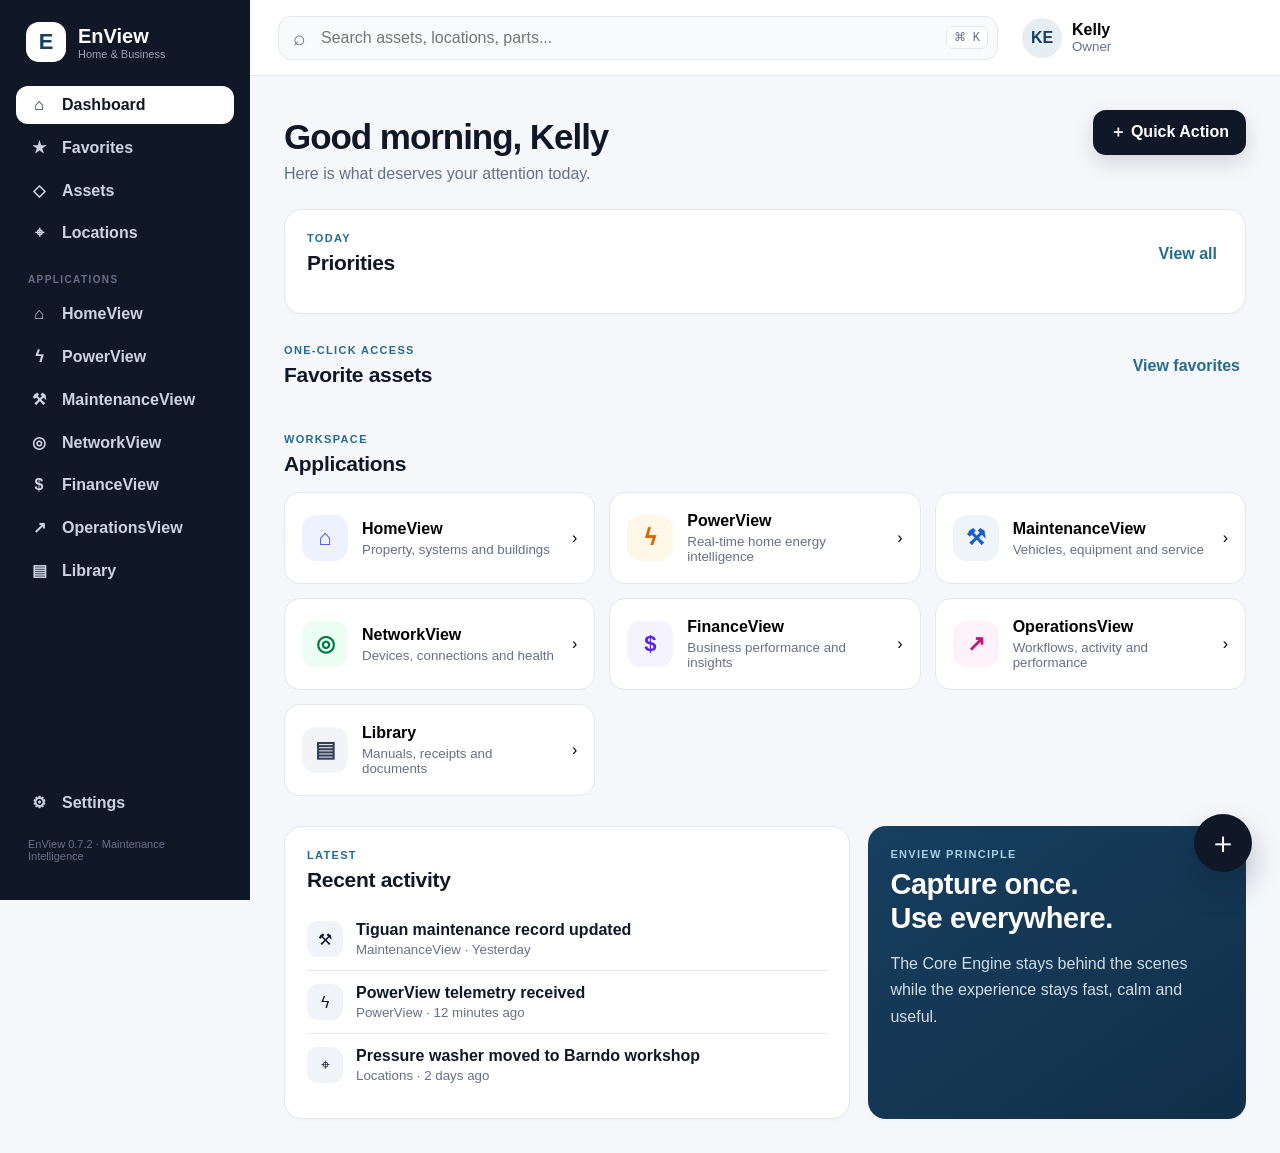
==== index.html @ ede1ff69 "Add files via upload" ====
<!doctype html>
<html lang="en">
<head>
  <meta charset="utf-8" />
  <meta name="viewport" content="width=device-width,initial-scale=1" />
  <meta name="theme-color" content="#101828" />
  <title>EnView 0.7.2 — Maintenance Intelligence</title>
  <link rel="stylesheet" href="assets/css/styles.css" />
</head>
<body>
<div class="app-shell">
  <aside class="sidebar" id="sidebar">
    <div class="brand"><div class="brand-mark">E</div><div><div class="brand-name">EnView</div><div class="brand-subtitle">Home & Business</div></div></div>
    <nav class="nav">
      <button class="nav-item active" data-page="dashboard"><span>⌂</span>Dashboard</button>
      <button class="nav-item" data-page="favorites"><span>★</span>Favorites</button>
      <button class="nav-item" data-page="assets"><span>◇</span>Assets</button>
      <button class="nav-item" data-page="locations"><span>⌖</span>Locations</button>
      <div class="nav-label">Applications</div>
      <button class="nav-item" data-page="homeview"><span>⌂</span>HomeView</button>
      <button class="nav-item" data-page="powerview"><span>ϟ</span>PowerView</button>
      <button class="nav-item" data-page="maintenance"><span>⚒</span>MaintenanceView</button>
      <button class="nav-item" data-page="network"><span>◎</span>NetworkView</button>
      <button class="nav-item" data-page="finance"><span>$</span>FinanceView</button>
      <button class="nav-item" data-page="operations"><span>↗</span>OperationsView</button>
      <button class="nav-item" data-page="library"><span>▤</span>Library</button>
    </nav>
    <div class="sidebar-footer">
      <button class="nav-item" data-page="settings"><span>⚙</span>Settings</button>
      <div class="version">EnView 0.7.2 · Maintenance Intelligence</div>
    </div>
  </aside>

  <div class="main-column">
    <header class="topbar">
      <button class="mobile-menu" id="mobileMenu">☰</button>
      <div class="search-wrap"><span class="search-icon">⌕</span><input id="globalSearch" placeholder="Search assets, locations, parts..." /><kbd>⌘ K</kbd></div>
      <button class="profile-button"><span class="avatar">KE</span><span><strong>Kelly</strong><small>Owner</small></span></button>
    </header>

    <main class="content">
      <section class="page active" id="page-dashboard">
        <div class="page-heading">
          <div><p class="eyebrow" id="todayDate"></p><h1>Good morning, Kelly</h1><p class="subhead">Here is what deserves your attention today.</p></div>
          <button class="primary-button" data-open-quick>＋ Quick Action</button>
        </div>

        <section class="attention-panel">
          <div class="section-head"><div><p class="eyebrow">Today</p><h2>Priorities</h2></div><button class="text-button">View all</button></div>
          <div id="priorityGrid" class="priority-grid"></div>
        </section>

        <section class="dashboard-section">
          <div class="section-head"><div><p class="eyebrow">One-click access</p><h2>Favorite assets</h2></div><button class="text-button" data-page-target="favorites">View favorites</button></div>
          <div id="favoriteGrid" class="asset-grid"></div>
        </section>

        <section class="dashboard-section">
          <div class="section-head"><div><p class="eyebrow">Workspace</p><h2>Applications</h2></div></div>
          <div class="application-grid">
            <button class="application-card" data-page-target="homeview"><span class="app-icon home">⌂</span><span><strong>HomeView</strong><small>Property, systems and buildings</small></span><span>›</span></button>
            <button class="application-card" data-page-target="powerview"><span class="app-icon power">ϟ</span><span><strong>PowerView</strong><small>Real-time home energy intelligence</small></span><span>›</span></button>
            <button class="application-card" data-page-target="maintenance"><span class="app-icon maintenance">⚒</span><span><strong>MaintenanceView</strong><small>Vehicles, equipment and service</small></span><span>›</span></button>
            <button class="application-card" data-page-target="network"><span class="app-icon network">◎</span><span><strong>NetworkView</strong><small>Devices, connections and health</small></span><span>›</span></button>
            <button class="application-card" data-page-target="finance"><span class="app-icon finance">$</span><span><strong>FinanceView</strong><small>Business performance and insights</small></span><span>›</span></button>
            <button class="application-card" data-page-target="operations"><span class="app-icon operations">↗</span><span><strong>OperationsView</strong><small>Workflows, activity and performance</small></span><span>›</span></button>
            <button class="application-card" data-page-target="library"><span class="app-icon library">▤</span><span><strong>Library</strong><small>Manuals, receipts and documents</small></span><span>›</span></button>
          </div>
        </section>

        <section class="lower-grid">
          <div class="card">
            <div class="section-head"><div><p class="eyebrow">Latest</p><h2>Recent activity</h2></div></div>
            <div class="activity-list">
              <div class="activity"><span>⚒</span><div><strong>Tiguan maintenance record updated</strong><small>MaintenanceView · Yesterday</small></div></div>
              <div class="activity"><span>ϟ</span><div><strong>PowerView telemetry received</strong><small>PowerView · 12 minutes ago</small></div></div>
              <div class="activity"><span>⌖</span><div><strong>Pressure washer moved to Barndo workshop</strong><small>Locations · 2 days ago</small></div></div>
            </div>
          </div>
          <div class="card principle-card"><p class="eyebrow light">EnView principle</p><h2>Capture once.<br/>Use everywhere.</h2><p>The Core Engine stays behind the scenes while the experience stays fast, calm and useful.</p></div>
        </section>
      </section>

      <section class="page" id="page-favorites"><div class="page-heading"><div><p class="eyebrow">One-click access</p><h1>Favorites</h1><p class="subhead">The assets you use most, ready immediately.</p></div></div><div id="favoritesPageGrid" class="asset-grid large"></div></section>

      <section class="page" id="page-assets">
        <div class="page-heading"><div><p class="eyebrow">Your world</p><h1>Assets</h1><p class="subhead">Browse or search without digging through folders.</p></div></div>
        <div class="filter-row">
          <button class="filter-chip active" data-filter="all">All</button>
          <button class="filter-chip" data-filter="vehicle">Vehicles</button>
          <button class="filter-chip" data-filter="equipment">Equipment</button>
          <button class="filter-chip" data-filter="home">Home Systems</button>
          <button class="filter-chip" data-filter="network">Network</button>
          <button class="filter-chip" data-filter="energy">Energy</button>
        </div>
        <div id="allAssetGrid" class="asset-grid large"></div>
      </section>

      <section class="page" id="page-locations"><div class="page-heading"><div><p class="eyebrow">Browse by place</p><h1>Locations</h1><p class="subhead">See what belongs at each property, building and area.</p></div></div><div id="locationGrid" class="location-grid"></div></section>

      <section class="page" id="page-asset-detail"><button class="back-button" id="assetBack">← Back</button><div id="assetDetail"></div></section>
      <section class="page" id="page-location-detail"><button class="back-button" data-page-target="locations">← Back to Locations</button><div id="locationDetail"></div></section>

      <section class="page" id="page-homeview"></section>
      <section class="page" id="page-powerview"></section>
      <section class="page" id="page-maintenance"></section>
      <section class="page" id="page-network"></section>
      <section class="page" id="page-finance"></section>
      <section class="page" id="page-operations"></section>
      <section class="page" id="page-library"></section>
      <section class="page" id="page-settings"></section>
    </main>
  </div>
</div>

<button class="floating-action" data-open-quick>＋</button>

<div class="modal-backdrop" id="quickModal">
  <div class="modal">
    <div class="modal-head"><div><p class="eyebrow">Fast capture</p><h2>What do you want to do?</h2></div><button class="close-button" data-close>×</button></div>
    <div class="quick-grid">
      <button><span>⚒</span><strong>Log Service</strong><small>Record work in under 30 seconds</small></button>
      <button><span>◇</span><strong>Add Asset</strong><small>Create a permanent EnView record</small></button>
      <button><span>⌖</span><strong>Move Asset</strong><small>Update where something lives</small></button>
      <button><span>▤</span><strong>Add Receipt</strong><small>Attach a purchase to an asset</small></button>
      <button><span>▣</span><strong>Order Parts</strong><small>Open saved retailer searches</small></button>
      <button><span>!</span><strong>Report Issue</strong><small>Capture a problem immediately</small></button>
    </div>
    <p class="modal-note">EnView 0.7.2 adds editable maintenance plans, triggers, checklists, and service history.</p>
  </div>
</div>

<div class="search-results" id="searchResults"></div>
<script src="assets/js/app.js"></script>
</body>
</html>
---- assets/css/styles.css ----
:root{--bg:#f5f7fa;--surface:#fff;--ink:#101828;--muted:#667085;--line:#e4e7ec;--brand:#173f5f;--brand2:#246b8f;--green:#12b76a;--amber:#f79009;--red:#f04438;--shadow:0 12px 34px rgba(16,24,40,.08)}
*{box-sizing:border-box}body{margin:0;font-family:Inter,-apple-system,BlinkMacSystemFont,"Segoe UI",sans-serif;background:var(--bg);color:var(--ink)}button,input{font:inherit}button{cursor:pointer}.app-shell{min-height:100vh;display:grid;grid-template-columns:250px 1fr}.sidebar{position:sticky;top:0;height:100vh;background:#101828;color:#fff;padding:22px 16px;display:flex;flex-direction:column;z-index:20;overflow:auto}.brand{display:flex;align-items:center;gap:12px;padding:0 10px 24px}.brand-mark{width:40px;height:40px;border-radius:13px;background:#fff;color:var(--brand);display:grid;place-items:center;font-weight:800;font-size:22px}.brand-name{font-size:20px;font-weight:800}.brand-subtitle{font-size:11px;color:#98a2b3}.nav{display:flex;flex-direction:column;gap:4px}.nav-label{font-size:10px;text-transform:uppercase;letter-spacing:.14em;color:#667085;font-weight:800;padding:18px 12px 6px}.nav-item{width:100%;border:0;background:transparent;color:#cbd5e1;border-radius:12px;padding:10px 12px;display:flex;align-items:center;gap:12px;text-align:left;font-weight:650}.nav-item span:first-child{width:22px;text-align:center}.nav-item:hover{background:rgba(255,255,255,.07);color:#fff}.nav-item.active{background:#fff;color:#101828}.sidebar-footer{margin-top:auto}.version{font-size:11px;color:#667085;padding:16px 12px}.main-column{min-width:0}.topbar{height:76px;background:rgba(255,255,255,.94);backdrop-filter:blur(15px);border-bottom:1px solid var(--line);display:flex;align-items:center;gap:18px;padding:0 28px;position:sticky;top:0;z-index:15}.mobile-menu{display:none;border:0;background:transparent;font-size:22px}.search-wrap{position:relative;flex:1;max-width:720px}.search-wrap input{width:100%;height:44px;border:1px solid var(--line);border-radius:13px;padding:0 76px 0 42px;background:#f9fafb;outline:0}.search-wrap input:focus{background:#fff;border-color:#84adca;box-shadow:0 0 0 4px rgba(36,107,143,.1)}.search-icon{position:absolute;left:15px;top:10px;font-size:21px;color:var(--muted)}.search-wrap kbd{position:absolute;right:10px;top:10px;border:1px solid var(--line);border-radius:7px;background:#fff;padding:3px 7px;font-size:12px;color:var(--muted)}.profile-button{border:0;background:transparent;display:flex;align-items:center;gap:10px;text-align:left}.profile-button>span:last-child{display:flex;flex-direction:column}.profile-button small{color:var(--muted)}.avatar{width:40px;height:40px;border-radius:50%;background:#e6eef4;color:var(--brand);display:grid!important;place-items:center;font-weight:800}.content{padding:34px;max-width:1500px;margin:auto}.page{display:none}.page.active{display:block}.page-heading{display:flex;align-items:flex-start;justify-content:space-between;gap:18px;margin-bottom:26px}.eyebrow{text-transform:uppercase;letter-spacing:.12em;font-size:11px;font-weight:800;color:var(--brand2);margin:0 0 7px}.eyebrow.light{color:#a9d0e4}h1{font-size:35px;line-height:1.15;letter-spacing:-.03em;margin:0}h2{font-size:21px;letter-spacing:-.015em;margin:0}.subhead{margin:8px 0 0;color:var(--muted)}.primary-button{border:0;border-radius:13px;background:#101828;color:#fff;padding:12px 17px;font-weight:750;box-shadow:0 8px 20px rgba(16,24,40,.15)}.text-button{border:0;background:transparent;color:var(--brand2);font-weight:750}.section-head{display:flex;align-items:center;justify-content:space-between;gap:12px;margin-bottom:16px}.attention-panel,.card{background:#fff;border:1px solid var(--line);border-radius:18px;box-shadow:0 2px 4px rgba(16,24,40,.02)}.attention-panel{padding:22px;margin-bottom:30px}.priority-grid{display:grid;grid-template-columns:1fr 1fr;gap:10px}.priority-item{border:1px solid var(--line);background:#fff;border-radius:14px;padding:15px;display:grid;grid-template-columns:auto 1fr auto;gap:12px;align-items:center;text-align:left}.priority-item:hover,.asset-card:hover,.application-card:hover,.location-card:hover{transform:translateY(-1px);border-color:#b8cbd8;box-shadow:0 8px 22px rgba(16,24,40,.07)}.status-dot{width:10px;height:10px;border-radius:50%}.status-dot.healthy{background:var(--green);box-shadow:0 0 0 5px rgba(18,183,106,.1)}.status-dot.attention{background:var(--amber);box-shadow:0 0 0 5px rgba(247,144,9,.12)}.status-dot.service{background:var(--red);box-shadow:0 0 0 5px rgba(240,68,56,.1)}.priority-copy{display:flex;flex-direction:column;gap:4px}.priority-copy small{color:var(--muted);font-size:13px}.dashboard-section{margin-bottom:30px}.asset-grid{display:grid;grid-template-columns:repeat(3,minmax(0,1fr));gap:14px}.asset-grid.large{grid-template-columns:repeat(3,minmax(0,1fr))}.asset-card{border:1px solid var(--line);background:#fff;border-radius:17px;padding:17px;text-align:left;min-height:165px;display:flex;flex-direction:column;transition:.18s ease}.asset-head{display:flex;justify-content:space-between;gap:12px}.asset-icon{width:46px;height:46px;border-radius:14px;background:#eef4f7;display:grid;place-items:center;font-size:23px}.health{font-size:11px;font-weight:800;border-radius:999px;padding:6px 9px;height:max-content}.health.healthy{background:#ecfdf3;color:#027a48}.health.attention{background:#fffaeb;color:#b54708}.health.service{background:#fef3f2;color:#b42318}.asset-card h3{margin:14px 0 3px}.asset-card .location{font-size:12px;color:var(--muted);line-height:1.45}.asset-card .metric{margin-top:auto;border-top:1px solid var(--line);padding-top:13px;display:flex;justify-content:space-between;gap:10px;font-size:12px}.asset-card .metric span{color:var(--muted)}.application-grid{display:grid;grid-template-columns:repeat(3,minmax(0,1fr));gap:14px}.application-card{border:1px solid var(--line);background:#fff;border-radius:16px;padding:17px;display:grid;grid-template-columns:auto 1fr auto;align-items:center;gap:14px;text-align:left;min-height:92px;transition:.18s ease}.application-card>span:nth-child(2){display:flex;flex-direction:column;gap:4px}.application-card small{color:var(--muted)}.app-icon{width:46px;height:46px;border-radius:14px;display:grid;place-items:center;font-size:22px;font-weight:800}.app-icon.home{background:#eef2ff;color:#444ce7}.app-icon.power{background:#fff7e8;color:#dc6803}.app-icon.maintenance{background:#eef4f7;color:#175cd3}.app-icon.network{background:#ecfdf3;color:#027a48}.app-icon.finance{background:#f4f3ff;color:#5925dc}.app-icon.operations{background:#fdf2fa;color:#c11574}.app-icon.library{background:#f2f4f7;color:#344054}.lower-grid{display:grid;grid-template-columns:1.5fr 1fr;gap:18px}.card{padding:22px}.activity-list{display:flex;flex-direction:column}.activity{display:flex;align-items:center;gap:13px;padding:13px 0;border-top:1px solid var(--line)}.activity:first-child{border-top:0}.activity>span{width:36px;height:36px;background:#f0f3f7;border-radius:11px;display:grid;place-items:center}.activity div{display:flex;flex-direction:column;gap:3px}.activity small{color:var(--muted)}.principle-card{background:linear-gradient(145deg,#173f5f,#102f49);color:#fff;border:0}.principle-card h2{font-size:29px;line-height:1.15;margin:8px 0 14px}.principle-card p:last-child{color:#d0dde5;line-height:1.65}.filter-row{display:flex;gap:8px;flex-wrap:wrap;margin-bottom:20px}.filter-chip{border:1px solid var(--line);background:#fff;color:var(--muted);border-radius:999px;padding:8px 12px;font-weight:750}.filter-chip.active{background:#101828;color:#fff;border-color:#101828}.location-grid{display:grid;grid-template-columns:repeat(3,1fr);gap:15px}.location-card{border:1px solid var(--line);background:#fff;border-radius:18px;padding:20px;text-align:left;min-height:155px}.location-card h3{margin:14px 0 5px}.location-card p{margin:0;color:var(--muted);line-height:1.5;font-size:13px}.back-button{border:0;background:transparent;color:var(--brand2);font-weight:750;padding:0;margin-bottom:18px}.detail-hero{background:#fff;border:1px solid var(--line);border-radius:22px;padding:26px;margin-bottom:18px}.detail-top{display:flex;justify-content:space-between;gap:20px}.detail-identity{display:flex;gap:16px}.detail-icon{width:64px;height:64px;border-radius:18px;background:#eef4f7;display:grid;place-items:center;font-size:31px}.detail-id{color:var(--brand2);font-family:ui-monospace,SFMono-Regular,Menlo,monospace;margin-top:6px}.detail-location{color:var(--muted);margin-top:10px}.detail-grid{display:grid;grid-template-columns:repeat(4,1fr);gap:12px;margin-top:24px}.detail-stat{background:#f8fafc;border:1px solid var(--line);border-radius:14px;padding:15px}.detail-stat small{display:block;color:var(--muted);margin-bottom:5px}.detail-panels{display:grid;grid-template-columns:1.2fr .8fr;gap:18px}.detail-panel{background:#fff;border:1px solid var(--line);border-radius:18px;padding:22px}.quick-actions{display:grid;grid-template-columns:repeat(3,1fr);gap:10px}.quick-tile{border:1px solid var(--line);background:#fff;border-radius:13px;padding:14px;text-align:left}.quick-tile span{display:block;font-size:20px;margin-bottom:8px}.record-row{padding:12px 0;border-top:1px solid var(--line)}.record-row:first-of-type{border-top:0}.record-row small{color:var(--muted)}.parts-list{display:flex;flex-direction:column;gap:10px}.part-row{border:1px solid var(--line);border-radius:13px;padding:13px}.part-row .retailers{display:flex;gap:8px;flex-wrap:wrap;margin-top:10px}.retailer{border:1px solid var(--line);border-radius:9px;padding:8px 10px;text-decoration:none;color:var(--brand2);font-weight:750;font-size:12px}.placeholder{max-width:950px;margin:20px auto;background:#fff;border:1px solid var(--line);border-radius:22px;padding:34px}.placeholder-icon{width:58px;height:58px;border-radius:17px;background:#eef4f7;color:var(--brand);display:grid;place-items:center;font-size:27px;margin-bottom:20px}.placeholder p{color:var(--muted);line-height:1.65}.floating-action{position:fixed;right:28px;bottom:28px;width:58px;height:58px;border:0;border-radius:50%;background:#101828;color:#fff;font-size:30px;box-shadow:0 16px 30px rgba(16,24,40,.28);z-index:12}.modal-backdrop{position:fixed;inset:0;background:rgba(16,24,40,.5);backdrop-filter:blur(4px);display:none;align-items:center;justify-content:center;padding:20px;z-index:50}.modal-backdrop.open{display:flex}.modal{width:min(680px,100%);background:#fff;border-radius:22px;padding:24px;box-shadow:var(--shadow)}.modal-head{display:flex;justify-content:space-between;gap:15px;margin-bottom:20px}.close-button{border:0;background:#f2f4f7;width:38px;height:38px;border-radius:11px;font-size:25px}.quick-grid{display:grid;grid-template-columns:1fr 1fr;gap:12px}.quick-grid button{border:1px solid var(--line);background:#fff;border-radius:15px;padding:16px;text-align:left;display:grid;grid-template-columns:38px 1fr;column-gap:10px}.quick-grid button span{grid-row:1/3;width:38px;height:38px;border-radius:11px;background:#eef4f7;display:grid;place-items:center}.quick-grid button strong{align-self:end}.quick-grid button small{color:var(--muted);margin-top:3px}.modal-note{font-size:12px;color:var(--muted);margin:18px 0 0}.search-results{position:fixed;top:68px;left:278px;width:min(720px,calc(100vw - 350px));background:#fff;border:1px solid var(--line);border-radius:14px;padding:8px;box-shadow:var(--shadow);z-index:40;display:none}.search-results.open{display:block}.search-result{width:100%;border:0;background:#fff;border-radius:10px;padding:12px;text-align:left;display:flex;justify-content:space-between;gap:12px}.search-result:hover{background:#f2f4f7}.search-result small{color:var(--muted)}
@media(max-width:1100px){.asset-grid,.asset-grid.large,.application-grid,.location-grid{grid-template-columns:repeat(2,1fr)}.detail-grid{grid-template-columns:repeat(2,1fr)}}@media(max-width:800px){.app-shell{display:block}.sidebar{position:fixed;left:-270px;width:250px;transition:.2s ease}.sidebar.open{left:0}.mobile-menu{display:block}.topbar{padding:0 16px}.profile-button>span:last-child,.search-wrap kbd{display:none}.content{padding:24px 16px 90px}.page-heading,.detail-top{flex-direction:column}.primary-button{width:100%}.priority-grid,.asset-grid,.asset-grid.large,.application-grid,.lower-grid,.location-grid,.detail-panels,.quick-grid,.quick-actions{grid-template-columns:1fr}.search-results{left:16px;right:16px;width:auto}.floating-action{right:18px;bottom:18px}}@media(max-width:520px){h1{font-size:30px}.detail-grid{grid-template-columns:1fr}.attention-panel,.card{padding:17px}}

/* EnView 0.7.2 Maintenance Intelligence */
.maintenance-heading{align-items:flex-start}.maintenance-toolbar{display:flex;align-items:end;justify-content:space-between;gap:24px;margin-bottom:20px}.maintenance-toolbar .field{min-width:280px}.maintenance-asset-identity{display:flex;align-items:center;gap:12px}.maintenance-asset-identity small{display:block;color:var(--muted);margin-top:4px}.maintenance-metrics{display:grid;grid-template-columns:repeat(4,1fr);gap:14px;margin:0 0 30px}.metric-card{background:#fff;border:1px solid var(--border);border-radius:16px;padding:17px}.metric-card small{display:block;color:var(--muted);margin-bottom:8px}.metric-card strong{font-size:28px}.attention-metric{border-color:#f5d48c;background:#fffbeb}.danger-metric{border-color:#f3b6b6;background:#fff5f5}.maintenance-group{margin:0 0 34px}.count-pill{font-size:12px;color:var(--muted);background:#fff;border:1px solid var(--border);border-radius:999px;padding:7px 10px}.maintenance-plan-grid{display:grid;grid-template-columns:repeat(2,minmax(0,1fr));gap:18px}.maintenance-plan-card{background:#fff;border:1px solid var(--border);border-radius:18px;padding:20px;display:flex;flex-direction:column;gap:14px}.maintenance-plan-card.soon{border-color:#e9c46a}.maintenance-plan-card.overdue{border-color:#e5a0a0}.plan-card-head{display:flex;justify-content:space-between;gap:16px;align-items:flex-start}.plan-card-head h3{margin:8px 0 0}.source-badge,.plan-status{font-size:11px;font-weight:700;border-radius:999px;padding:6px 9px;display:inline-flex;align-items:center}.source-badge{background:#eef2f6;color:#475467}.source-badge.manufacturer{background:#eef4ff;color:#3538cd}.source-badge.enview{background:#ecfdf3;color:#027a48}.source-badge.user{background:#fff6ed;color:#c4320a}.source-badge.company{background:#f4f3ff;color:#5925dc}.source-badge.regulatory{background:#fef3f2;color:#b42318}.plan-status.current{background:#ecfdf3;color:#027a48}.plan-status.soon{background:#fffaeb;color:#b54708}.plan-status.overdue{background:#fef3f2;color:#b42318}.plan-status.unknown{background:#f2f4f7;color:#475467}.maintenance-plan-card>p{color:var(--muted);margin:0}.trigger-list{border-top:1px solid var(--border)}.trigger-row{display:flex;justify-content:space-between;gap:12px;padding:13px 0;border-bottom:1px solid var(--border)}.trigger-row small{display:block;color:var(--muted);margin-top:4px}.override-note{color:#b54708!important}.trigger-empty{color:var(--muted);padding:14px 0}.icon-button{border:1px solid var(--border);background:#fff;border-radius:10px;width:36px;height:36px;cursor:pointer}.add-trigger-button{border:1px dashed #98a2b3;background:#f9fafb;border-radius:12px;padding:11px;cursor:pointer;text-align:center}.last-service{display:flex;justify-content:space-between;gap:12px;background:#f9fafb;border-radius:12px;padding:12px}.last-service small{color:var(--muted)}.plan-card-actions{display:flex;gap:10px;margin-top:auto}.plan-card-actions button{flex:1}.secondary-button{border:1px solid var(--border);background:#fff;border-radius:11px;padding:11px 14px;font-weight:700;cursor:pointer}.empty-state{background:#fff;border:1px dashed #98a2b3;border-radius:18px;padding:46px;text-align:center}.empty-state p{color:var(--muted);max-width:600px;margin:0 auto 20px}.maintenance-modal{max-width:760px}.compact-modal{max-width:620px}.form-grid{display:grid;grid-template-columns:repeat(2,minmax(0,1fr));gap:16px}.field{display:flex;flex-direction:column;gap:7px}.field>span{font-size:12px;font-weight:700;color:#475467}.field input,.field select,.field textarea{width:100%;box-sizing:border-box;border:1px solid var(--border);border-radius:11px;background:#fff;padding:11px 12px;font:inherit;color:var(--text)}.field textarea{resize:vertical}.field.full,.full{grid-column:1/-1}.modal-actions{display:flex;justify-content:flex-end;gap:10px;margin-top:22px}.checklist-editor{display:grid;gap:8px}.check-row{display:flex;align-items:center;gap:10px;padding:10px 12px;border:1px solid var(--border);border-radius:11px;background:#f9fafb}.check-row input{width:18px;height:18px}.modal-backdrop.open{display:flex}
@media(max-width:900px){.maintenance-plan-grid{grid-template-columns:1fr}.maintenance-metrics{grid-template-columns:repeat(2,1fr)}.maintenance-toolbar{align-items:stretch;flex-direction:column}.maintenance-toolbar .field{min-width:0}}
@media(max-width:560px){.maintenance-metrics,.form-grid{grid-template-columns:1fr}.field.full,.full{grid-column:auto}.plan-card-actions,.modal-actions{flex-direction:column}.maintenance-modal{max-height:92vh;overflow:auto}.empty-state{padding:28px 18px}}
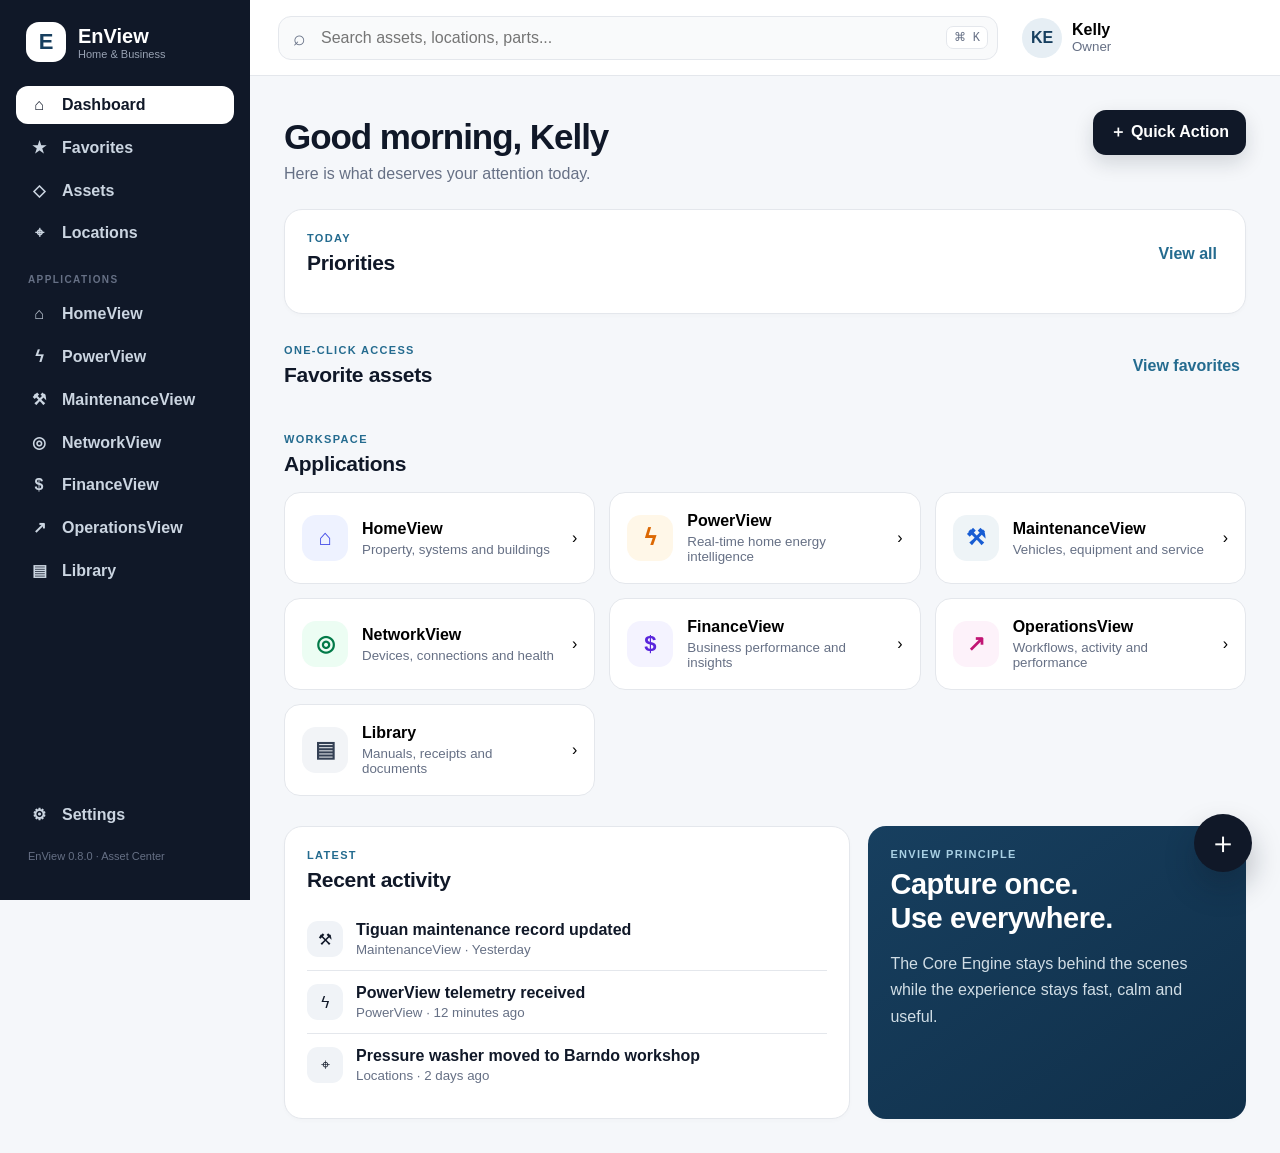
==== commit 2922725d: "Add files via upload" ====
--- a/index.html
+++ b/index.html
@@ -4,7 +4,7 @@
   <meta charset="utf-8" />
   <meta name="viewport" content="width=device-width,initial-scale=1" />
   <meta name="theme-color" content="#101828" />
-  <title>EnView 0.7.2 — Maintenance Intelligence</title>
+  <title>EnView 0.8.0 — Asset Center</title>
   <link rel="stylesheet" href="assets/css/styles.css" />
 </head>
 <body>
@@ -27,7 +27,7 @@
     </nav>
     <div class="sidebar-footer">
       <button class="nav-item" data-page="settings"><span>⚙</span>Settings</button>
-      <div class="version">EnView 0.7.2 · Maintenance Intelligence</div>
+      <div class="version">EnView 0.8.0 · Asset Center</div>
     </div>
   </aside>
 
@@ -84,7 +84,14 @@
       <section class="page" id="page-favorites"><div class="page-heading"><div><p class="eyebrow">One-click access</p><h1>Favorites</h1><p class="subhead">The assets you use most, ready immediately.</p></div></div><div id="favoritesPageGrid" class="asset-grid large"></div></section>
 
       <section class="page" id="page-assets">
-        <div class="page-heading"><div><p class="eyebrow">Your world</p><h1>Assets</h1><p class="subhead">Browse or search without digging through folders.</p></div></div>
+        <div class="page-heading"><div><p class="eyebrow">Your world</p><h1>Asset Center</h1><p class="subhead">Add, organize, sleep, disable, archive, or restore any asset without losing its history.</p></div><button class="primary-button" data-add-asset>＋ Add Asset</button></div>
+        <div class="asset-lifecycle-tabs">
+          <button class="lifecycle-tab active" data-lifecycle-filter="active">Active <span data-lifecycle-count="active">0</span></button>
+          <button class="lifecycle-tab" data-lifecycle-filter="sleeping">Sleeping <span data-lifecycle-count="sleeping">0</span></button>
+          <button class="lifecycle-tab" data-lifecycle-filter="disabled">Disabled <span data-lifecycle-count="disabled">0</span></button>
+          <button class="lifecycle-tab" data-lifecycle-filter="archived">Archived <span data-lifecycle-count="archived">0</span></button>
+          <button class="lifecycle-tab" data-lifecycle-filter="all">All</button>
+        </div>
         <div class="filter-row">
           <button class="filter-chip active" data-filter="all">All</button>
           <button class="filter-chip" data-filter="vehicle">Vehicles</button>
@@ -120,13 +127,13 @@
     <div class="modal-head"><div><p class="eyebrow">Fast capture</p><h2>What do you want to do?</h2></div><button class="close-button" data-close>×</button></div>
     <div class="quick-grid">
       <button><span>⚒</span><strong>Log Service</strong><small>Record work in under 30 seconds</small></button>
-      <button><span>◇</span><strong>Add Asset</strong><small>Create a permanent EnView record</small></button>
+      <button data-quick-add-asset><span>◇</span><strong>Add Asset</strong><small>Create a permanent EnView record</small></button>
       <button><span>⌖</span><strong>Move Asset</strong><small>Update where something lives</small></button>
       <button><span>▤</span><strong>Add Receipt</strong><small>Attach a purchase to an asset</small></button>
       <button><span>▣</span><strong>Order Parts</strong><small>Open saved retailer searches</small></button>
       <button><span>!</span><strong>Report Issue</strong><small>Capture a problem immediately</small></button>
     </div>
-    <p class="modal-note">EnView 0.7.2 adds editable maintenance plans, triggers, checklists, and service history.</p>
+    <p class="modal-note">EnView 0.8.0 adds Asset Center lifecycle controls, quick asset creation, sleep schedules, archive, and protected permanent deletion.</p>
   </div>
 </div>
 
--- a/assets/css/styles.css
+++ b/assets/css/styles.css
@@ -6,3 +6,6 @@
 .maintenance-heading{align-items:flex-start}.maintenance-toolbar{display:flex;align-items:end;justify-content:space-between;gap:24px;margin-bottom:20px}.maintenance-toolbar .field{min-width:280px}.maintenance-asset-identity{display:flex;align-items:center;gap:12px}.maintenance-asset-identity small{display:block;color:var(--muted);margin-top:4px}.maintenance-metrics{display:grid;grid-template-columns:repeat(4,1fr);gap:14px;margin:0 0 30px}.metric-card{background:#fff;border:1px solid var(--border);border-radius:16px;padding:17px}.metric-card small{display:block;color:var(--muted);margin-bottom:8px}.metric-card strong{font-size:28px}.attention-metric{border-color:#f5d48c;background:#fffbeb}.danger-metric{border-color:#f3b6b6;background:#fff5f5}.maintenance-group{margin:0 0 34px}.count-pill{font-size:12px;color:var(--muted);background:#fff;border:1px solid var(--border);border-radius:999px;padding:7px 10px}.maintenance-plan-grid{display:grid;grid-template-columns:repeat(2,minmax(0,1fr));gap:18px}.maintenance-plan-card{background:#fff;border:1px solid var(--border);border-radius:18px;padding:20px;display:flex;flex-direction:column;gap:14px}.maintenance-plan-card.soon{border-color:#e9c46a}.maintenance-plan-card.overdue{border-color:#e5a0a0}.plan-card-head{display:flex;justify-content:space-between;gap:16px;align-items:flex-start}.plan-card-head h3{margin:8px 0 0}.source-badge,.plan-status{font-size:11px;font-weight:700;border-radius:999px;padding:6px 9px;display:inline-flex;align-items:center}.source-badge{background:#eef2f6;color:#475467}.source-badge.manufacturer{background:#eef4ff;color:#3538cd}.source-badge.enview{background:#ecfdf3;color:#027a48}.source-badge.user{background:#fff6ed;color:#c4320a}.source-badge.company{background:#f4f3ff;color:#5925dc}.source-badge.regulatory{background:#fef3f2;color:#b42318}.plan-status.current{background:#ecfdf3;color:#027a48}.plan-status.soon{background:#fffaeb;color:#b54708}.plan-status.overdue{background:#fef3f2;color:#b42318}.plan-status.unknown{background:#f2f4f7;color:#475467}.maintenance-plan-card>p{color:var(--muted);margin:0}.trigger-list{border-top:1px solid var(--border)}.trigger-row{display:flex;justify-content:space-between;gap:12px;padding:13px 0;border-bottom:1px solid var(--border)}.trigger-row small{display:block;color:var(--muted);margin-top:4px}.override-note{color:#b54708!important}.trigger-empty{color:var(--muted);padding:14px 0}.icon-button{border:1px solid var(--border);background:#fff;border-radius:10px;width:36px;height:36px;cursor:pointer}.add-trigger-button{border:1px dashed #98a2b3;background:#f9fafb;border-radius:12px;padding:11px;cursor:pointer;text-align:center}.last-service{display:flex;justify-content:space-between;gap:12px;background:#f9fafb;border-radius:12px;padding:12px}.last-service small{color:var(--muted)}.plan-card-actions{display:flex;gap:10px;margin-top:auto}.plan-card-actions button{flex:1}.secondary-button{border:1px solid var(--border);background:#fff;border-radius:11px;padding:11px 14px;font-weight:700;cursor:pointer}.empty-state{background:#fff;border:1px dashed #98a2b3;border-radius:18px;padding:46px;text-align:center}.empty-state p{color:var(--muted);max-width:600px;margin:0 auto 20px}.maintenance-modal{max-width:760px}.compact-modal{max-width:620px}.form-grid{display:grid;grid-template-columns:repeat(2,minmax(0,1fr));gap:16px}.field{display:flex;flex-direction:column;gap:7px}.field>span{font-size:12px;font-weight:700;color:#475467}.field input,.field select,.field textarea{width:100%;box-sizing:border-box;border:1px solid var(--border);border-radius:11px;background:#fff;padding:11px 12px;font:inherit;color:var(--text)}.field textarea{resize:vertical}.field.full,.full{grid-column:1/-1}.modal-actions{display:flex;justify-content:flex-end;gap:10px;margin-top:22px}.checklist-editor{display:grid;gap:8px}.check-row{display:flex;align-items:center;gap:10px;padding:10px 12px;border:1px solid var(--border);border-radius:11px;background:#f9fafb}.check-row input{width:18px;height:18px}.modal-backdrop.open{display:flex}
 @media(max-width:900px){.maintenance-plan-grid{grid-template-columns:1fr}.maintenance-metrics{grid-template-columns:repeat(2,1fr)}.maintenance-toolbar{align-items:stretch;flex-direction:column}.maintenance-toolbar .field{min-width:0}}
 @media(max-width:560px){.maintenance-metrics,.form-grid{grid-template-columns:1fr}.field.full,.full{grid-column:auto}.plan-card-actions,.modal-actions{flex-direction:column}.maintenance-modal{max-height:92vh;overflow:auto}.empty-state{padding:28px 18px}}
+
+/* EnView 0.8.0 Asset Center */
+.asset-lifecycle-tabs{display:flex;gap:10px;flex-wrap:wrap;margin:0 0 18px}.lifecycle-tab{border:1px solid var(--line);background:#fff;border-radius:12px;padding:10px 13px;font-weight:750;color:#475467}.lifecycle-tab span{margin-left:7px;background:#f2f4f7;border-radius:999px;padding:3px 7px;font-size:11px}.lifecycle-tab.active{background:#101828;color:#fff;border-color:#101828}.asset-card-wrap{position:relative;min-width:0}.asset-card-wrap .asset-card{width:100%;height:100%}.asset-card-menu{position:absolute;right:13px;bottom:13px;width:38px;height:32px;border:1px solid var(--line);border-radius:10px;background:#fff;font-weight:900;letter-spacing:1px}.asset-card-wrap.sleeping .asset-card,.asset-card-wrap.disabled .asset-card,.asset-card-wrap.archived .asset-card{opacity:.78}.asset-lifecycle{margin-top:10px;font-size:11px;font-weight:750;color:#475467}.asset-lifecycle.active{color:#027a48}.asset-lifecycle.sleeping{color:#175cd3}.asset-lifecycle.disabled{color:#667085}.asset-lifecycle.archived{color:#7f56d9}.asset-empty{grid-column:1/-1}.detail-badges{display:flex;gap:8px;align-items:flex-start;flex-wrap:wrap;justify-content:flex-end}.lifecycle-badge{font-size:11px;font-weight:800;border-radius:999px;padding:6px 9px}.lifecycle-badge.active{background:#ecfdf3;color:#027a48}.lifecycle-badge.sleeping{background:#eff8ff;color:#175cd3}.lifecycle-badge.disabled{background:#f2f4f7;color:#475467}.lifecycle-badge.archived{background:#f4f3ff;color:#5925dc}.asset-management-bar{display:flex;gap:8px;flex-wrap:wrap;margin-top:22px;padding-top:18px;border-top:1px solid var(--line)}.danger-button{border:1px solid #fda29b;background:#fff;color:#b42318;border-radius:11px;padding:11px 14px;font-weight:750;margin-left:auto}.danger-button:hover{background:#fef3f2}@media(max-width:800px){.asset-lifecycle-tabs{display:grid;grid-template-columns:1fr 1fr}.asset-management-bar button,.danger-button{width:100%;margin-left:0}.detail-badges{justify-content:flex-start}}
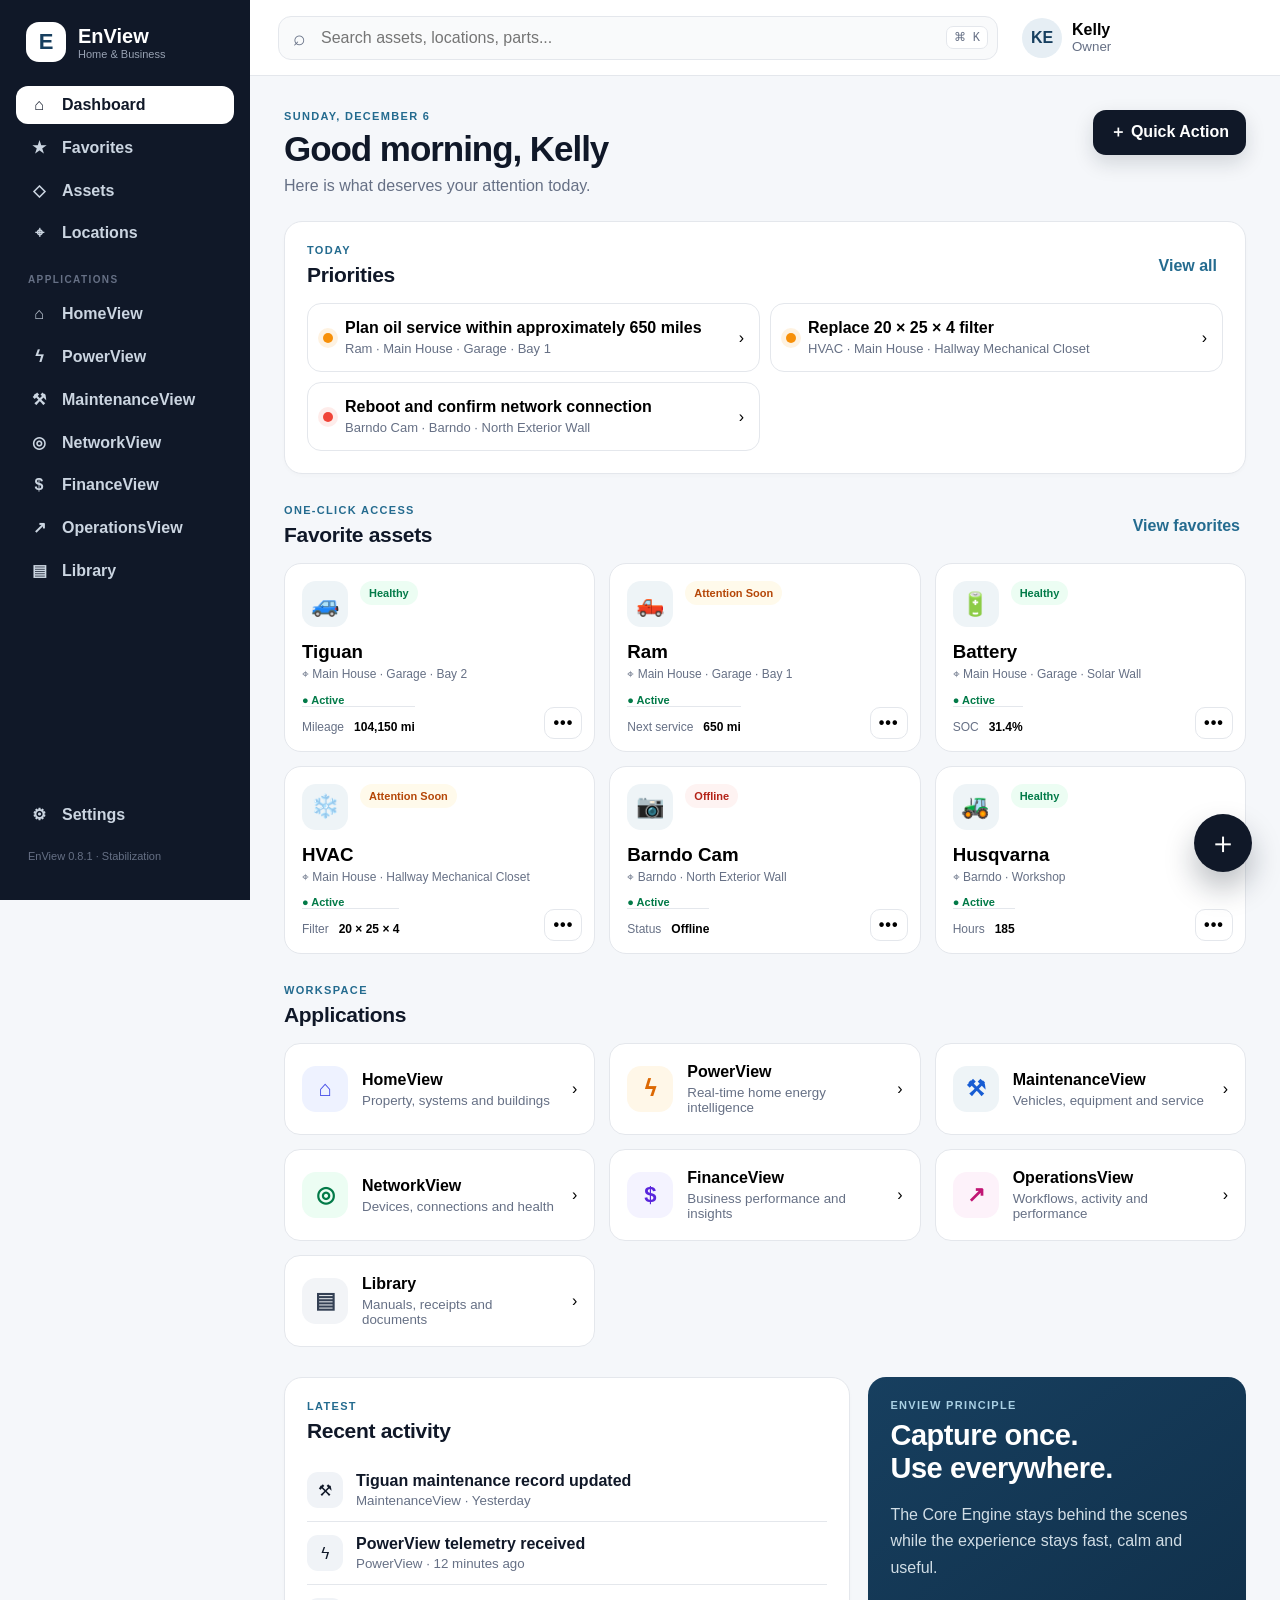
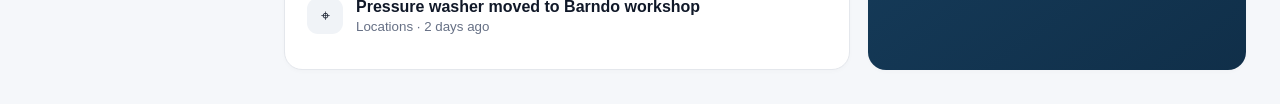
==== commit 81056773: "Add files via upload" ====
--- a/index.html
+++ b/index.html
@@ -27,7 +27,7 @@
     </nav>
     <div class="sidebar-footer">
       <button class="nav-item" data-page="settings"><span>⚙</span>Settings</button>
-      <div class="version">EnView 0.8.0 · Asset Center</div>
+      <div class="version">EnView 0.8.1 · Stabilization</div>
     </div>
   </aside>
 
@@ -46,7 +46,7 @@
         </div>
 
         <section class="attention-panel">
-          <div class="section-head"><div><p class="eyebrow">Today</p><h2>Priorities</h2></div><button class="text-button">View all</button></div>
+          <div class="section-head"><div><p class="eyebrow">Today</p><h2>Priorities</h2></div><button class="text-button" data-page-target="maintenance">View all</button></div>
           <div id="priorityGrid" class="priority-grid"></div>
         </section>
 
@@ -126,14 +126,14 @@
   <div class="modal">
     <div class="modal-head"><div><p class="eyebrow">Fast capture</p><h2>What do you want to do?</h2></div><button class="close-button" data-close>×</button></div>
     <div class="quick-grid">
-      <button><span>⚒</span><strong>Log Service</strong><small>Record work in under 30 seconds</small></button>
-      <button data-quick-add-asset><span>◇</span><strong>Add Asset</strong><small>Create a permanent EnView record</small></button>
-      <button><span>⌖</span><strong>Move Asset</strong><small>Update where something lives</small></button>
-      <button><span>▤</span><strong>Add Receipt</strong><small>Attach a purchase to an asset</small></button>
-      <button><span>▣</span><strong>Order Parts</strong><small>Open saved retailer searches</small></button>
-      <button><span>!</span><strong>Report Issue</strong><small>Capture a problem immediately</small></button>
+      <button data-quick-action="log-service"><span>⚒</span><strong>Log Service</strong><small>Record work in under 30 seconds</small></button>
+      <button data-quick-action="add-asset"><span>◇</span><strong>Add Asset</strong><small>Create a permanent EnView record</small></button>
+      <button data-quick-action="move-asset"><span>⌖</span><strong>Move Asset</strong><small>Update where something lives</small></button>
+      <button data-quick-action="add-receipt"><span>▤</span><strong>Add Receipt</strong><small>Attach a purchase to an asset</small></button>
+      <button data-quick-action="order-parts"><span>▣</span><strong>Order Parts</strong><small>Open saved retailer searches</small></button>
+      <button data-quick-action="report-issue"><span>!</span><strong>Report Issue</strong><small>Capture a problem immediately</small></button>
     </div>
-    <p class="modal-note">EnView 0.8.0 adds Asset Center lifecycle controls, quick asset creation, sleep schedules, archive, and protected permanent deletion.</p>
+    <p class="modal-note">EnView 0.8.1 connects and verifies every visible Asset Center and Quick Action control.</p>
   </div>
 </div>
 
--- a/assets/css/styles.css
+++ b/assets/css/styles.css
@@ -9,3 +9,5 @@
 
 /* EnView 0.8.0 Asset Center */
 .asset-lifecycle-tabs{display:flex;gap:10px;flex-wrap:wrap;margin:0 0 18px}.lifecycle-tab{border:1px solid var(--line);background:#fff;border-radius:12px;padding:10px 13px;font-weight:750;color:#475467}.lifecycle-tab span{margin-left:7px;background:#f2f4f7;border-radius:999px;padding:3px 7px;font-size:11px}.lifecycle-tab.active{background:#101828;color:#fff;border-color:#101828}.asset-card-wrap{position:relative;min-width:0}.asset-card-wrap .asset-card{width:100%;height:100%}.asset-card-menu{position:absolute;right:13px;bottom:13px;width:38px;height:32px;border:1px solid var(--line);border-radius:10px;background:#fff;font-weight:900;letter-spacing:1px}.asset-card-wrap.sleeping .asset-card,.asset-card-wrap.disabled .asset-card,.asset-card-wrap.archived .asset-card{opacity:.78}.asset-lifecycle{margin-top:10px;font-size:11px;font-weight:750;color:#475467}.asset-lifecycle.active{color:#027a48}.asset-lifecycle.sleeping{color:#175cd3}.asset-lifecycle.disabled{color:#667085}.asset-lifecycle.archived{color:#7f56d9}.asset-empty{grid-column:1/-1}.detail-badges{display:flex;gap:8px;align-items:flex-start;flex-wrap:wrap;justify-content:flex-end}.lifecycle-badge{font-size:11px;font-weight:800;border-radius:999px;padding:6px 9px}.lifecycle-badge.active{background:#ecfdf3;color:#027a48}.lifecycle-badge.sleeping{background:#eff8ff;color:#175cd3}.lifecycle-badge.disabled{background:#f2f4f7;color:#475467}.lifecycle-badge.archived{background:#f4f3ff;color:#5925dc}.asset-management-bar{display:flex;gap:8px;flex-wrap:wrap;margin-top:22px;padding-top:18px;border-top:1px solid var(--line)}.danger-button{border:1px solid #fda29b;background:#fff;color:#b42318;border-radius:11px;padding:11px 14px;font-weight:750;margin-left:auto}.danger-button:hover{background:#fef3f2}@media(max-width:800px){.asset-lifecycle-tabs{display:grid;grid-template-columns:1fr 1fr}.asset-management-bar button,.danger-button{width:100%;margin-left:0}.detail-badges{justify-content:flex-start}}
+
+.toast{position:fixed;right:28px;bottom:28px;background:#101828;color:#fff;padding:13px 18px;border-radius:12px;box-shadow:var(--shadow);opacity:0;transform:translateY(12px);pointer-events:none;transition:.2s;z-index:100}.toast.show{opacity:1;transform:translateY(0)}.startup-error{position:fixed;left:50%;top:24px;transform:translateX(-50%);background:#fff1f0;color:#b42318;border:1px solid #fecdca;border-radius:12px;padding:14px 18px;z-index:200;box-shadow:var(--shadow)}
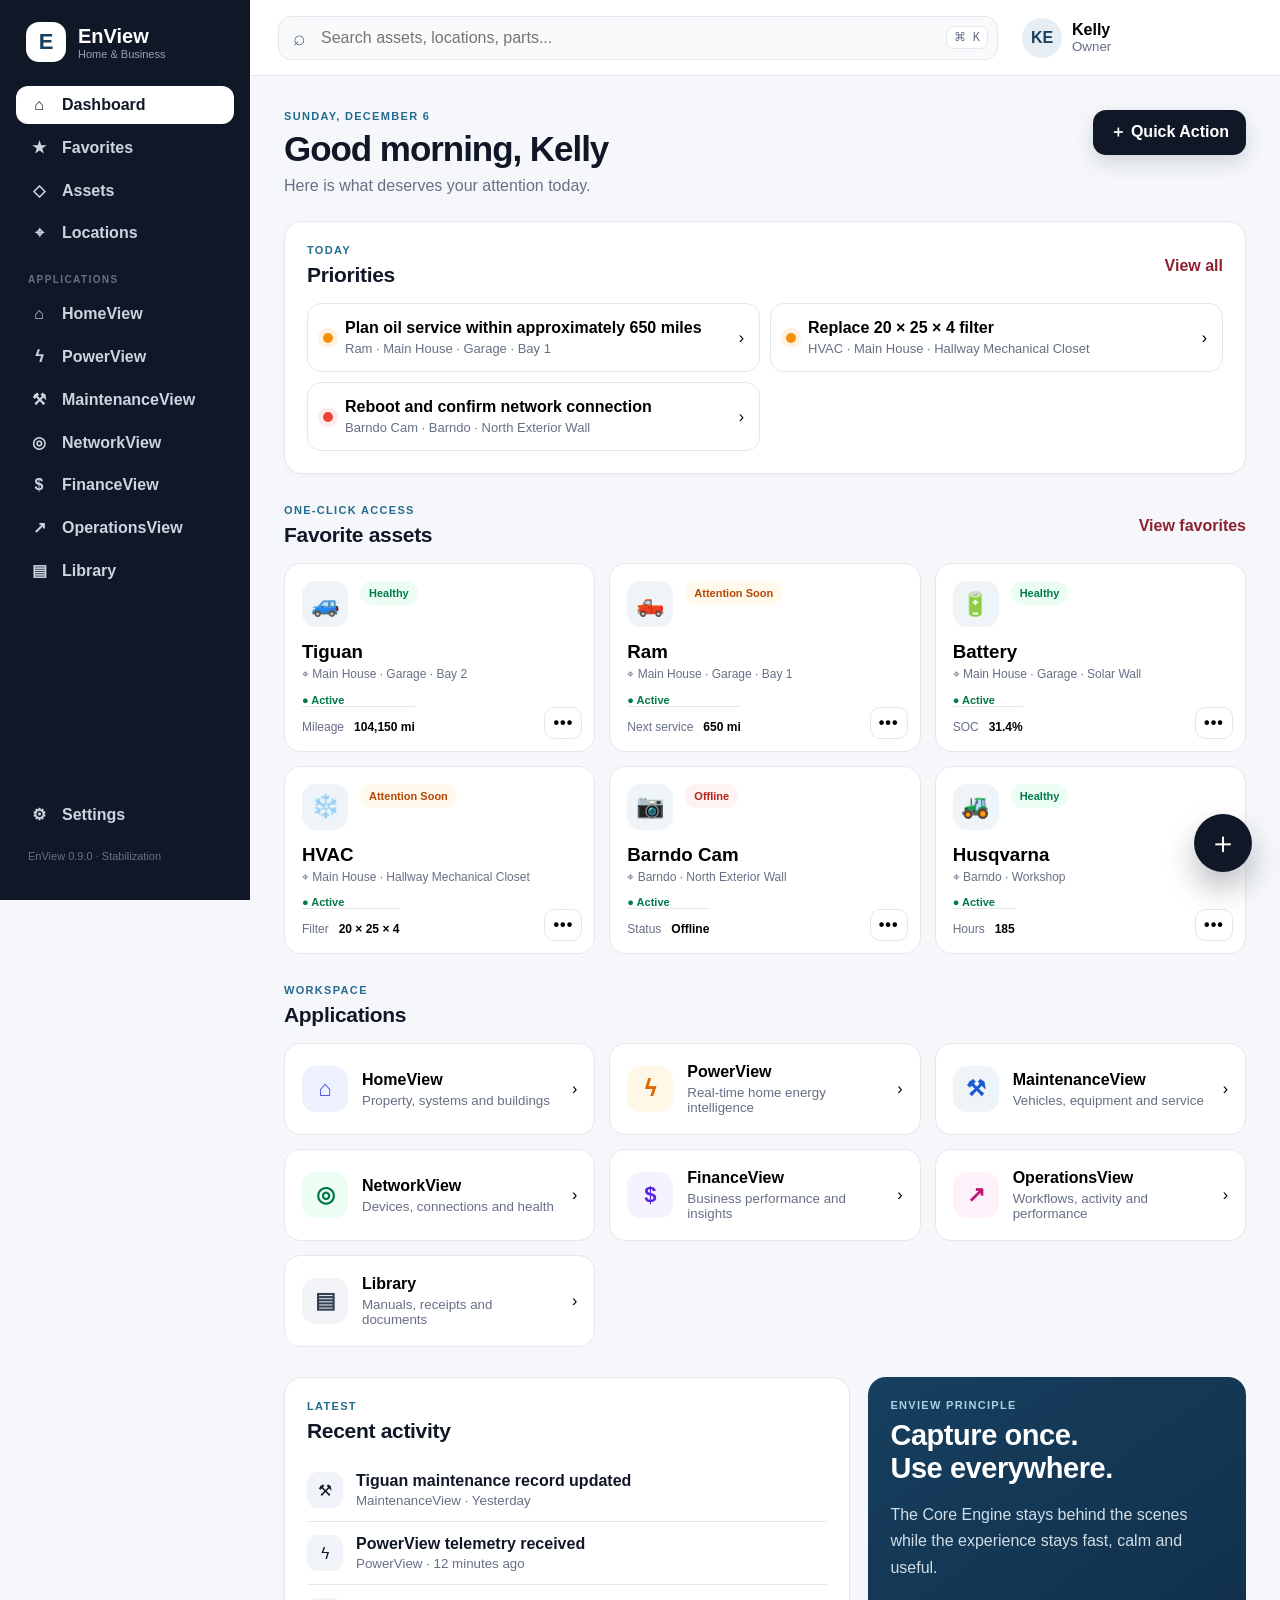
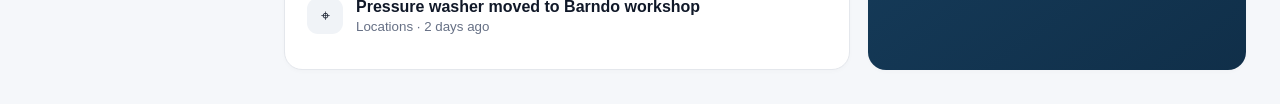
==== commit 305b6559: "Add files via upload" ====
--- a/index.html
+++ b/index.html
@@ -27,7 +27,7 @@
     </nav>
     <div class="sidebar-footer">
       <button class="nav-item" data-page="settings"><span>⚙</span>Settings</button>
-      <div class="version">EnView 0.8.1 · Stabilization</div>
+      <div class="version">EnView 0.9.0 · Stabilization</div>
     </div>
   </aside>
 
@@ -133,7 +133,7 @@
       <button data-quick-action="order-parts"><span>▣</span><strong>Order Parts</strong><small>Open saved retailer searches</small></button>
       <button data-quick-action="report-issue"><span>!</span><strong>Report Issue</strong><small>Capture a problem immediately</small></button>
     </div>
-    <p class="modal-note">EnView 0.8.1 connects and verifies every visible Asset Center and Quick Action control.</p>
+    <p class="modal-note">EnView 0.9.0 connects and verifies every visible Asset Center and Quick Action control.</p>
   </div>
 </div>
 
--- a/assets/css/styles.css
+++ b/assets/css/styles.css
@@ -11,3 +11,10 @@
 .asset-lifecycle-tabs{display:flex;gap:10px;flex-wrap:wrap;margin:0 0 18px}.lifecycle-tab{border:1px solid var(--line);background:#fff;border-radius:12px;padding:10px 13px;font-weight:750;color:#475467}.lifecycle-tab span{margin-left:7px;background:#f2f4f7;border-radius:999px;padding:3px 7px;font-size:11px}.lifecycle-tab.active{background:#101828;color:#fff;border-color:#101828}.asset-card-wrap{position:relative;min-width:0}.asset-card-wrap .asset-card{width:100%;height:100%}.asset-card-menu{position:absolute;right:13px;bottom:13px;width:38px;height:32px;border:1px solid var(--line);border-radius:10px;background:#fff;font-weight:900;letter-spacing:1px}.asset-card-wrap.sleeping .asset-card,.asset-card-wrap.disabled .asset-card,.asset-card-wrap.archived .asset-card{opacity:.78}.asset-lifecycle{margin-top:10px;font-size:11px;font-weight:750;color:#475467}.asset-lifecycle.active{color:#027a48}.asset-lifecycle.sleeping{color:#175cd3}.asset-lifecycle.disabled{color:#667085}.asset-lifecycle.archived{color:#7f56d9}.asset-empty{grid-column:1/-1}.detail-badges{display:flex;gap:8px;align-items:flex-start;flex-wrap:wrap;justify-content:flex-end}.lifecycle-badge{font-size:11px;font-weight:800;border-radius:999px;padding:6px 9px}.lifecycle-badge.active{background:#ecfdf3;color:#027a48}.lifecycle-badge.sleeping{background:#eff8ff;color:#175cd3}.lifecycle-badge.disabled{background:#f2f4f7;color:#475467}.lifecycle-badge.archived{background:#f4f3ff;color:#5925dc}.asset-management-bar{display:flex;gap:8px;flex-wrap:wrap;margin-top:22px;padding-top:18px;border-top:1px solid var(--line)}.danger-button{border:1px solid #fda29b;background:#fff;color:#b42318;border-radius:11px;padding:11px 14px;font-weight:750;margin-left:auto}.danger-button:hover{background:#fef3f2}@media(max-width:800px){.asset-lifecycle-tabs{display:grid;grid-template-columns:1fr 1fr}.asset-management-bar button,.danger-button{width:100%;margin-left:0}.detail-badges{justify-content:flex-start}}
 
 .toast{position:fixed;right:28px;bottom:28px;background:#101828;color:#fff;padding:13px 18px;border-radius:12px;box-shadow:var(--shadow);opacity:0;transform:translateY(12px);pointer-events:none;transition:.2s;z-index:100}.toast.show{opacity:1;transform:translateY(0)}.startup-error{position:fixed;left:50%;top:24px;transform:translateX(-50%);background:#fff1f0;color:#b42318;border:1px solid #fecdca;border-radius:12px;padding:14px 18px;z-index:200;box-shadow:var(--shadow)}
+/* EnView v0.9 Asset Workspace */
+.workspace-hero{background:linear-gradient(135deg,#fff,#f7f8fb);border:1px solid #e4e7ec;border-radius:24px;padding:28px;box-shadow:0 18px 45px rgba(16,24,40,.06)}
+.workspace-title-row,.workspace-identity,.workspace-status,.workspace-actions,.workspace-meta,.workspace-section-head{display:flex;align-items:center}
+.workspace-title-row,.workspace-section-head{justify-content:space-between;gap:24px}.workspace-identity{gap:18px}.workspace-icon{width:72px;height:72px;border-radius:20px;display:grid;place-items:center;background:#202124;color:#fff;font-size:34px}.workspace-identity h1{margin:2px 0 8px;font-size:34px}.workspace-meta{gap:16px;color:#667085;font-size:13px;flex-wrap:wrap}.workspace-status{gap:10px;align-self:flex-start}.workspace-actions{gap:10px;flex-wrap:wrap;margin-top:24px}.workspace-stats{display:grid;grid-template-columns:repeat(4,minmax(0,1fr));gap:12px;margin-top:24px}.workspace-stat{background:#fff;border:1px solid #eaecf0;border-radius:16px;padding:16px}.workspace-stat small{display:block;color:#667085;margin-bottom:7px}.workspace-stat strong{font-size:20px}
+.workspace-tabs{display:flex;gap:6px;overflow-x:auto;margin:22px 0 0;padding:0 2px 12px}.workspace-tab{white-space:nowrap;border:0;background:transparent;padding:11px 15px;border-radius:10px;font-weight:700;color:#667085;cursor:pointer}.workspace-tab:hover{background:#f2f4f7}.workspace-tab.active{background:#202124;color:white}.workspace-content{padding:22px 0 40px}.workspace-grid{display:grid;grid-template-columns:repeat(2,minmax(0,1fr));gap:18px}.workspace-panel{background:#fff;border:1px solid #e4e7ec;border-radius:20px;padding:22px}.workspace-panel-wide{grid-column:1/-1}.workspace-panel h2{margin:6px 0 10px}.workspace-panel p{color:#667085}.workspace-records{display:grid;grid-template-columns:repeat(2,minmax(0,1fr));gap:12px;margin-top:16px}.workspace-records div{padding:12px;background:#f8f9fb;border-radius:12px}.workspace-records small,.workspace-records strong{display:block}.workspace-records small{text-transform:capitalize;color:#667085;margin-bottom:4px}.workspace-section-head{margin-bottom:18px}.workspace-section-head p{color:#667085}.workspace-list{display:grid;gap:12px}.workspace-list-card{display:flex;justify-content:space-between;align-items:center;gap:18px;background:#fff;border:1px solid #e4e7ec;border-radius:16px;padding:18px}.workspace-list-card h3,.workspace-list-card p{margin:4px 0}.workspace-list-card p,.workspace-list-card small{color:#667085}.timeline-list{position:relative;display:grid;gap:0}.timeline-item{display:grid;grid-template-columns:26px 1fr;gap:14px;padding:0 0 24px}.timeline-marker{width:12px;height:12px;border-radius:50%;background:#202124;margin-top:8px;box-shadow:0 0 0 5px #eef0f3;position:relative}.timeline-item:not(:last-child) .timeline-marker:after{content:"";position:absolute;top:17px;left:5px;width:2px;height:calc(100% + 18px);background:#e4e7ec}.timeline-item h3{margin:6px 0}.timeline-item p{margin:0;color:#667085}.timeline-item small{margin-left:8px;color:#98a2b3}.workspace-form{display:grid;grid-template-columns:repeat(2,minmax(0,1fr));gap:16px;padding:22px}.text-button{border:0;background:transparent;color:#8d2233;font-weight:800;padding:0;cursor:pointer}.danger-zone{border-color:#fecdca;background:#fffafa}
+@media(max-width:900px){.workspace-title-row{align-items:flex-start;flex-direction:column}.workspace-stats{grid-template-columns:repeat(2,minmax(0,1fr))}.workspace-grid{grid-template-columns:1fr}.workspace-panel-wide{grid-column:auto}.workspace-form{grid-template-columns:1fr}.workspace-status{align-self:auto}.workspace-identity h1{font-size:27px}}
+@media(max-width:560px){.workspace-hero{padding:20px}.workspace-icon{width:56px;height:56px;font-size:26px}.workspace-stats{grid-template-columns:1fr}.workspace-records{grid-template-columns:1fr}.workspace-list-card{align-items:flex-start;flex-direction:column}}
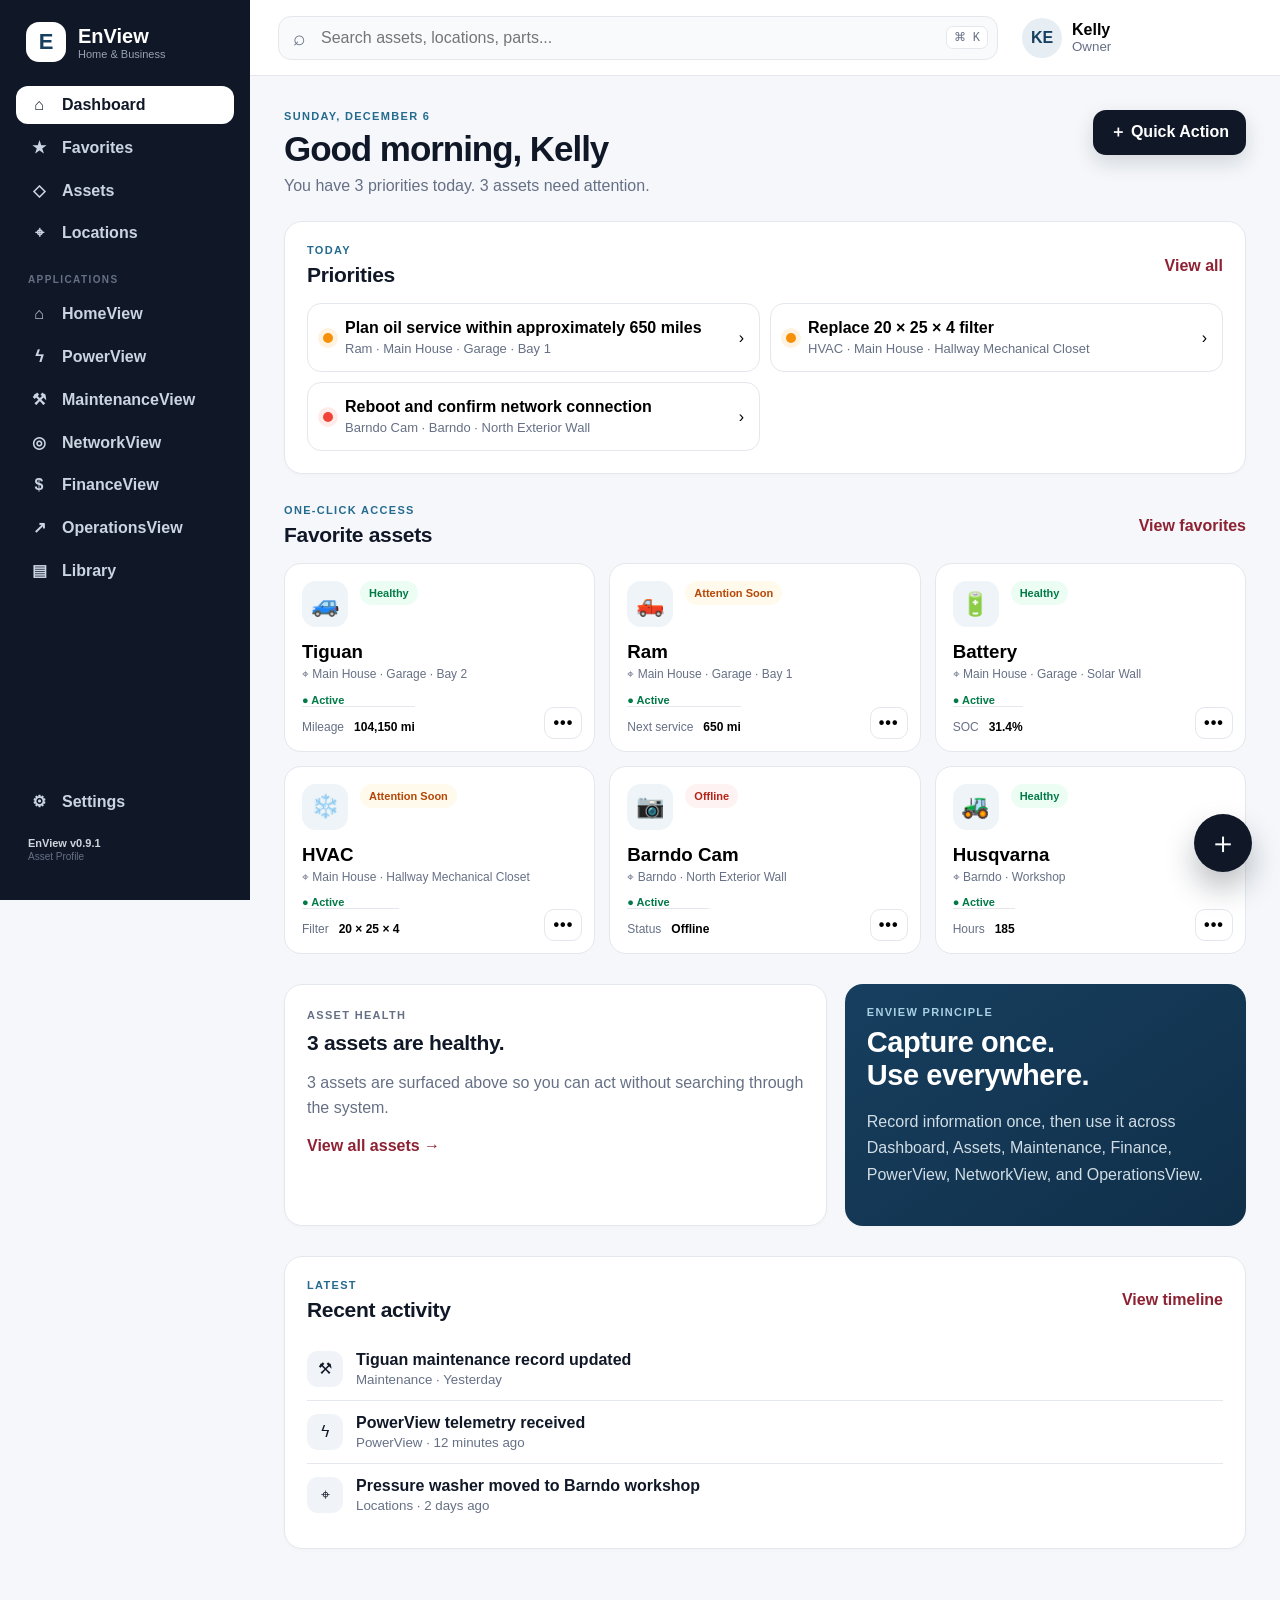
==== commit c8073143: "Add files via upload" ====
--- a/index.html
+++ b/index.html
@@ -4,7 +4,7 @@
   <meta charset="utf-8" />
   <meta name="viewport" content="width=device-width,initial-scale=1" />
   <meta name="theme-color" content="#101828" />
-  <title>EnView 0.8.0 — Asset Center</title>
+  <title>EnView 0.9.1 — Asset Profile</title>
   <link rel="stylesheet" href="assets/css/styles.css" />
 </head>
 <body>
@@ -27,7 +27,7 @@
     </nav>
     <div class="sidebar-footer">
       <button class="nav-item" data-page="settings"><span>⚙</span>Settings</button>
-      <div class="version">EnView 0.9.0 · Stabilization</div>
+      <div class="version"><strong>EnView v0.9.1</strong><span>Asset Profile</span></div>
     </div>
   </aside>
 
@@ -41,7 +41,7 @@
     <main class="content">
       <section class="page active" id="page-dashboard">
         <div class="page-heading">
-          <div><p class="eyebrow" id="todayDate"></p><h1>Good morning, Kelly</h1><p class="subhead">Here is what deserves your attention today.</p></div>
+          <div><p class="eyebrow" id="todayDate"></p><h1>Good morning, Kelly</h1><p class="subhead" id="dashboardSummary">Here is what deserves your attention today.</p></div>
           <button class="primary-button" data-open-quick>＋ Quick Action</button>
         </div>
 
@@ -55,29 +55,25 @@
           <div id="favoriteGrid" class="asset-grid"></div>
         </section>
 
-        <section class="dashboard-section">
-          <div class="section-head"><div><p class="eyebrow">Workspace</p><h2>Applications</h2></div></div>
-          <div class="application-grid">
-            <button class="application-card" data-page-target="homeview"><span class="app-icon home">⌂</span><span><strong>HomeView</strong><small>Property, systems and buildings</small></span><span>›</span></button>
-            <button class="application-card" data-page-target="powerview"><span class="app-icon power">ϟ</span><span><strong>PowerView</strong><small>Real-time home energy intelligence</small></span><span>›</span></button>
-            <button class="application-card" data-page-target="maintenance"><span class="app-icon maintenance">⚒</span><span><strong>MaintenanceView</strong><small>Vehicles, equipment and service</small></span><span>›</span></button>
-            <button class="application-card" data-page-target="network"><span class="app-icon network">◎</span><span><strong>NetworkView</strong><small>Devices, connections and health</small></span><span>›</span></button>
-            <button class="application-card" data-page-target="finance"><span class="app-icon finance">$</span><span><strong>FinanceView</strong><small>Business performance and insights</small></span><span>›</span></button>
-            <button class="application-card" data-page-target="operations"><span class="app-icon operations">↗</span><span><strong>OperationsView</strong><small>Workflows, activity and performance</small></span><span>›</span></button>
-            <button class="application-card" data-page-target="library"><span class="app-icon library">▤</span><span><strong>Library</strong><small>Manuals, receipts and documents</small></span><span>›</span></button>
-          </div>
+        <section class="dashboard-section dashboard-insight-grid">
+          <article class="card dashboard-health-card">
+            <p class="eyebrow">Asset health</p>
+            <h2 id="dashboardHealthTitle">Everything else is healthy.</h2>
+            <p id="dashboardHealthDetail">EnView is checking your active assets and bringing only the exceptions forward.</p>
+            <button class="text-button" data-page-target="assets">View all assets →</button>
+          </article>
+          <article class="card principle-card"><p class="eyebrow light">EnView principle</p><h2>Capture once.<br/>Use everywhere.</h2><p>Record information once, then use it across Dashboard, Assets, Maintenance, Finance, PowerView, NetworkView, and OperationsView.</p></article>
         </section>
 
-        <section class="lower-grid">
+        <section class="dashboard-section">
           <div class="card">
-            <div class="section-head"><div><p class="eyebrow">Latest</p><h2>Recent activity</h2></div></div>
+            <div class="section-head"><div><p class="eyebrow">Latest</p><h2>Recent activity</h2></div><button class="text-button" data-page-target="assets">View timeline</button></div>
             <div class="activity-list">
-              <div class="activity"><span>⚒</span><div><strong>Tiguan maintenance record updated</strong><small>MaintenanceView · Yesterday</small></div></div>
+              <div class="activity"><span>⚒</span><div><strong>Tiguan maintenance record updated</strong><small>Maintenance · Yesterday</small></div></div>
               <div class="activity"><span>ϟ</span><div><strong>PowerView telemetry received</strong><small>PowerView · 12 minutes ago</small></div></div>
               <div class="activity"><span>⌖</span><div><strong>Pressure washer moved to Barndo workshop</strong><small>Locations · 2 days ago</small></div></div>
             </div>
           </div>
-          <div class="card principle-card"><p class="eyebrow light">EnView principle</p><h2>Capture once.<br/>Use everywhere.</h2><p>The Core Engine stays behind the scenes while the experience stays fast, calm and useful.</p></div>
         </section>
       </section>
 
@@ -133,7 +129,7 @@
       <button data-quick-action="order-parts"><span>▣</span><strong>Order Parts</strong><small>Open saved retailer searches</small></button>
       <button data-quick-action="report-issue"><span>!</span><strong>Report Issue</strong><small>Capture a problem immediately</small></button>
     </div>
-    <p class="modal-note">EnView 0.9.0 connects and verifies every visible Asset Center and Quick Action control.</p>
+    <p class="modal-note">EnView v0.9.1 keeps assets at the center while applications remain available as supporting tools.</p>
   </div>
 </div>
 
--- a/assets/css/styles.css
+++ b/assets/css/styles.css
@@ -18,3 +18,7 @@
 .workspace-tabs{display:flex;gap:6px;overflow-x:auto;margin:22px 0 0;padding:0 2px 12px}.workspace-tab{white-space:nowrap;border:0;background:transparent;padding:11px 15px;border-radius:10px;font-weight:700;color:#667085;cursor:pointer}.workspace-tab:hover{background:#f2f4f7}.workspace-tab.active{background:#202124;color:white}.workspace-content{padding:22px 0 40px}.workspace-grid{display:grid;grid-template-columns:repeat(2,minmax(0,1fr));gap:18px}.workspace-panel{background:#fff;border:1px solid #e4e7ec;border-radius:20px;padding:22px}.workspace-panel-wide{grid-column:1/-1}.workspace-panel h2{margin:6px 0 10px}.workspace-panel p{color:#667085}.workspace-records{display:grid;grid-template-columns:repeat(2,minmax(0,1fr));gap:12px;margin-top:16px}.workspace-records div{padding:12px;background:#f8f9fb;border-radius:12px}.workspace-records small,.workspace-records strong{display:block}.workspace-records small{text-transform:capitalize;color:#667085;margin-bottom:4px}.workspace-section-head{margin-bottom:18px}.workspace-section-head p{color:#667085}.workspace-list{display:grid;gap:12px}.workspace-list-card{display:flex;justify-content:space-between;align-items:center;gap:18px;background:#fff;border:1px solid #e4e7ec;border-radius:16px;padding:18px}.workspace-list-card h3,.workspace-list-card p{margin:4px 0}.workspace-list-card p,.workspace-list-card small{color:#667085}.timeline-list{position:relative;display:grid;gap:0}.timeline-item{display:grid;grid-template-columns:26px 1fr;gap:14px;padding:0 0 24px}.timeline-marker{width:12px;height:12px;border-radius:50%;background:#202124;margin-top:8px;box-shadow:0 0 0 5px #eef0f3;position:relative}.timeline-item:not(:last-child) .timeline-marker:after{content:"";position:absolute;top:17px;left:5px;width:2px;height:calc(100% + 18px);background:#e4e7ec}.timeline-item h3{margin:6px 0}.timeline-item p{margin:0;color:#667085}.timeline-item small{margin-left:8px;color:#98a2b3}.workspace-form{display:grid;grid-template-columns:repeat(2,minmax(0,1fr));gap:16px;padding:22px}.text-button{border:0;background:transparent;color:#8d2233;font-weight:800;padding:0;cursor:pointer}.danger-zone{border-color:#fecdca;background:#fffafa}
 @media(max-width:900px){.workspace-title-row{align-items:flex-start;flex-direction:column}.workspace-stats{grid-template-columns:repeat(2,minmax(0,1fr))}.workspace-grid{grid-template-columns:1fr}.workspace-panel-wide{grid-column:auto}.workspace-form{grid-template-columns:1fr}.workspace-status{align-self:auto}.workspace-identity h1{font-size:27px}}
 @media(max-width:560px){.workspace-hero{padding:20px}.workspace-icon{width:56px;height:56px;font-size:26px}.workspace-stats{grid-template-columns:1fr}.workspace-records{grid-template-columns:1fr}.workspace-list-card{align-items:flex-start;flex-direction:column}}
+
+/* EnView v0.9.1 Asset Profile dashboard refinement */
+.version{display:grid;gap:2px}.version strong{font-size:11px;color:#d0d5dd}.version span{font-size:10px;color:#667085}.dashboard-insight-grid{display:grid;grid-template-columns:1.15fr .85fr;gap:18px}.dashboard-health-card h2{margin:6px 0 10px}.dashboard-health-card p{color:var(--muted);line-height:1.55}.empty-priority{grid-column:1/-1;border:1px dashed var(--line);border-radius:15px;padding:18px;display:grid;gap:4px;color:var(--muted)}.empty-priority strong{color:var(--text)}
+@media(max-width:800px){.dashboard-insight-grid{grid-template-columns:1fr}}
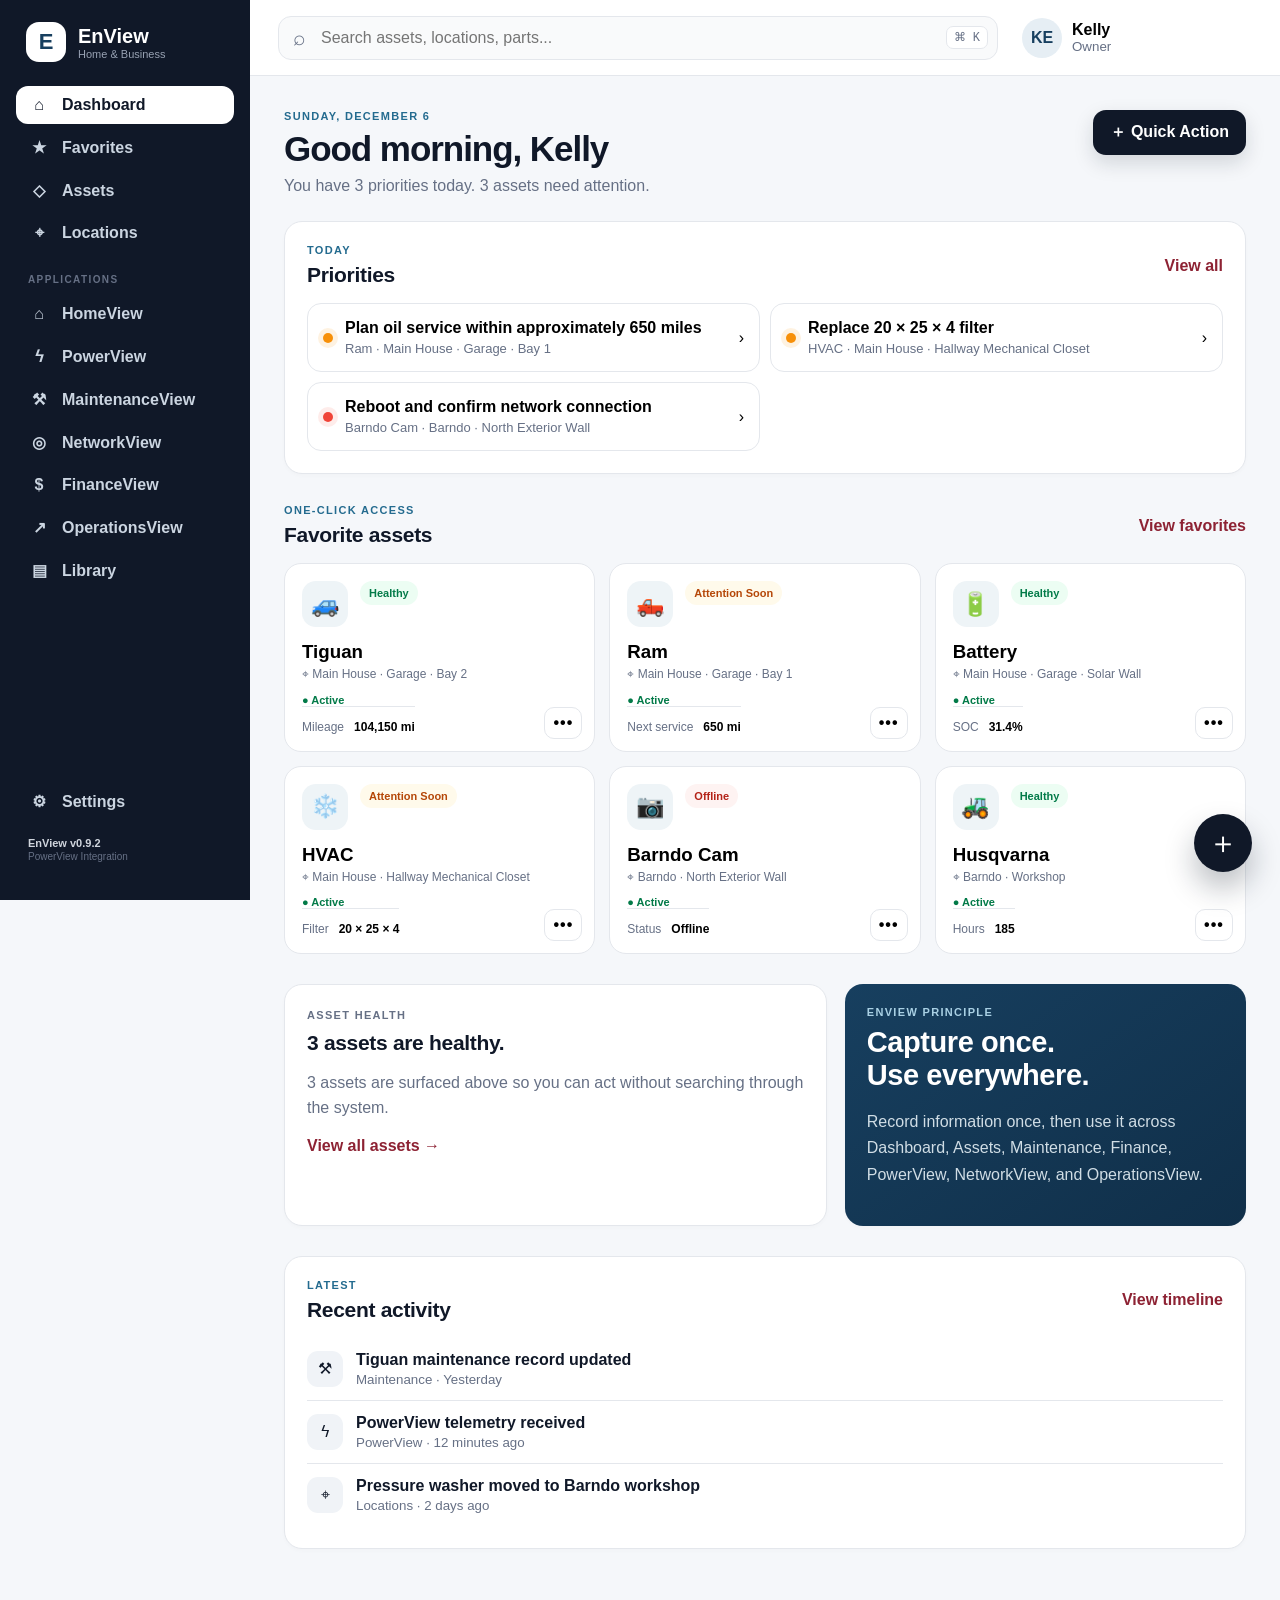
==== commit e08d3952: "Add files via upload" ====
--- a/index.html
+++ b/index.html
@@ -4,7 +4,7 @@
   <meta charset="utf-8" />
   <meta name="viewport" content="width=device-width,initial-scale=1" />
   <meta name="theme-color" content="#101828" />
-  <title>EnView 0.9.1 — Asset Profile</title>
+  <title>EnView 0.9.2 — PowerView Integration</title>
   <link rel="stylesheet" href="assets/css/styles.css" />
 </head>
 <body>
@@ -27,7 +27,7 @@
     </nav>
     <div class="sidebar-footer">
       <button class="nav-item" data-page="settings"><span>⚙</span>Settings</button>
-      <div class="version"><strong>EnView v0.9.1</strong><span>Asset Profile</span></div>
+      <div class="version"><strong>EnView v0.9.2</strong><span>PowerView Integration</span></div>
     </div>
   </aside>
 
@@ -129,7 +129,7 @@
       <button data-quick-action="order-parts"><span>▣</span><strong>Order Parts</strong><small>Open saved retailer searches</small></button>
       <button data-quick-action="report-issue"><span>!</span><strong>Report Issue</strong><small>Capture a problem immediately</small></button>
     </div>
-    <p class="modal-note">EnView v0.9.1 keeps assets at the center while applications remain available as supporting tools.</p>
+    <p class="modal-note">EnView v0.9.2 keeps PowerView inside the EnView experience without rebuilding the dashboard.</p>
   </div>
 </div>
 
--- a/assets/css/styles.css
+++ b/assets/css/styles.css
@@ -22,3 +22,9 @@
 /* EnView v0.9.1 Asset Profile dashboard refinement */
 .version{display:grid;gap:2px}.version strong{font-size:11px;color:#d0d5dd}.version span{font-size:10px;color:#667085}.dashboard-insight-grid{display:grid;grid-template-columns:1.15fr .85fr;gap:18px}.dashboard-health-card h2{margin:6px 0 10px}.dashboard-health-card p{color:var(--muted);line-height:1.55}.empty-priority{grid-column:1/-1;border:1px dashed var(--line);border-radius:15px;padding:18px;display:grid;gap:4px;color:var(--muted)}.empty-priority strong{color:var(--text)}
 @media(max-width:800px){.dashboard-insight-grid{grid-template-columns:1fr}}
+
+
+/* EnView v0.9.2 PowerView Integration */
+.powerview-page-heading{display:flex;align-items:flex-end;justify-content:space-between;gap:22px;margin-bottom:20px}.powerview-page-heading h1{margin:4px 0 5px}.powerview-actions{display:flex;gap:10px;flex-wrap:wrap}.powerview-status{display:grid;grid-template-columns:repeat(5,minmax(0,1fr)) minmax(170px,1.25fr);gap:10px;margin-bottom:16px}.powerview-metric,.powerview-connection{background:#fff;border:1px solid var(--line);border-radius:15px;padding:14px 16px;min-width:0}.powerview-metric small,.powerview-connection small{display:block;color:var(--muted);font-size:11px;margin-bottom:6px}.powerview-metric strong{display:block;font-size:20px;white-space:nowrap}.powerview-connection{display:flex;align-items:center;gap:11px}.powerview-connection>span{width:10px;height:10px;border-radius:50%;background:#f79009;box-shadow:0 0 0 4px #fff6ed;flex:0 0 auto}.powerview-connection>span.live{background:#12b76a;box-shadow:0 0 0 4px #ecfdf3}.powerview-connection>span.offline{background:#f04438;box-shadow:0 0 0 4px #fef3f2}.powerview-connection strong{display:block;font-size:13px}.powerview-frame-card{background:#fff;border:1px solid var(--line);border-radius:20px;overflow:hidden;box-shadow:var(--shadow)}.powerview-frame-toolbar{height:46px;display:flex;align-items:center;justify-content:space-between;gap:16px;padding:0 16px;border-bottom:1px solid var(--line);background:#f9fafb}.powerview-frame-toolbar span{font-weight:800}.powerview-frame-toolbar small{overflow:hidden;text-overflow:ellipsis;white-space:nowrap;color:var(--muted)}.powerview-frame{display:block;width:100%;height:calc(100vh - 325px);min-height:620px;border:0;background:#0b1220}.powerview-frame-help{display:flex;align-items:center;gap:10px;flex-wrap:wrap;padding:12px 16px;border-top:1px solid var(--line);background:#fff}.powerview-frame-help span{color:var(--muted);font-size:12px}.powerview-frame-help .text-button{margin-left:auto}
+@media(max-width:1100px){.powerview-status{grid-template-columns:repeat(3,minmax(0,1fr))}.powerview-connection{grid-column:span 1}}
+@media(max-width:760px){.powerview-page-heading{align-items:flex-start;flex-direction:column}.powerview-actions{width:100%}.powerview-actions button{flex:1}.powerview-status{grid-template-columns:repeat(2,minmax(0,1fr))}.powerview-frame{height:70vh;min-height:520px}.powerview-frame-toolbar small{display:none}.powerview-frame-help .text-button{margin-left:0}}
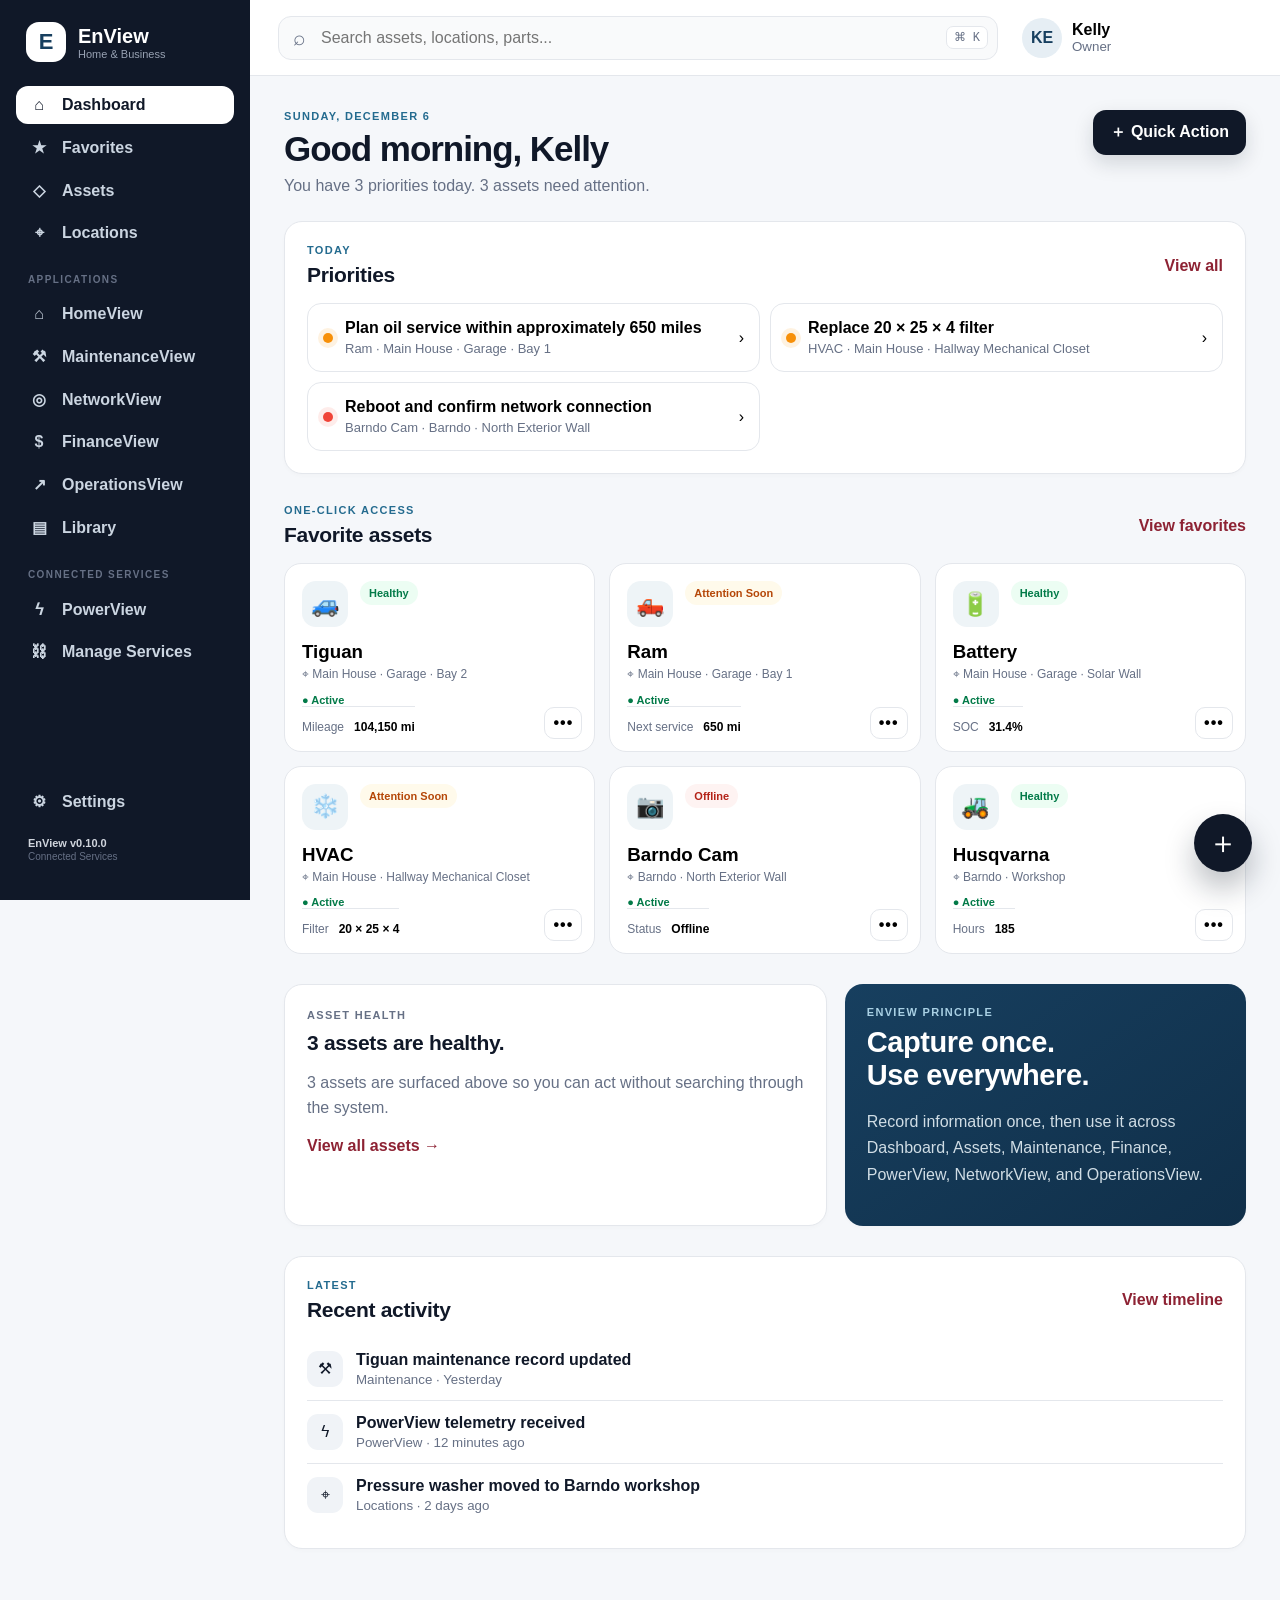
==== commit 94a1c378: "Add files via upload" ====
--- a/index.html
+++ b/index.html
@@ -4,7 +4,7 @@
   <meta charset="utf-8" />
   <meta name="viewport" content="width=device-width,initial-scale=1" />
   <meta name="theme-color" content="#101828" />
-  <title>EnView 0.9.2 — PowerView Integration</title>
+  <title>EnView 0.10.0 — Connected Services</title>
   <link rel="stylesheet" href="assets/css/styles.css" />
 </head>
 <body>
@@ -18,16 +18,18 @@
       <button class="nav-item" data-page="locations"><span>⌖</span>Locations</button>
       <div class="nav-label">Applications</div>
       <button class="nav-item" data-page="homeview"><span>⌂</span>HomeView</button>
-      <button class="nav-item" data-page="powerview"><span>ϟ</span>PowerView</button>
       <button class="nav-item" data-page="maintenance"><span>⚒</span>MaintenanceView</button>
       <button class="nav-item" data-page="network"><span>◎</span>NetworkView</button>
       <button class="nav-item" data-page="finance"><span>$</span>FinanceView</button>
       <button class="nav-item" data-page="operations"><span>↗</span>OperationsView</button>
       <button class="nav-item" data-page="library"><span>▤</span>Library</button>
+      <div class="nav-label">Connected Services</div>
+      <button class="nav-item" data-page="powerview"><span>ϟ</span>PowerView</button>
+      <button class="nav-item" data-page="connections"><span>⛓</span>Manage Services</button>
     </nav>
     <div class="sidebar-footer">
       <button class="nav-item" data-page="settings"><span>⚙</span>Settings</button>
-      <div class="version"><strong>EnView v0.9.2</strong><span>PowerView Integration</span></div>
+      <div class="version"><strong>EnView v0.10.0</strong><span>Connected Services</span></div>
     </div>
   </aside>
 
@@ -106,6 +108,7 @@
 
       <section class="page" id="page-homeview"></section>
       <section class="page" id="page-powerview"></section>
+      <section class="page" id="page-connections"></section>
       <section class="page" id="page-maintenance"></section>
       <section class="page" id="page-network"></section>
       <section class="page" id="page-finance"></section>
@@ -129,7 +132,7 @@
       <button data-quick-action="order-parts"><span>▣</span><strong>Order Parts</strong><small>Open saved retailer searches</small></button>
       <button data-quick-action="report-issue"><span>!</span><strong>Report Issue</strong><small>Capture a problem immediately</small></button>
     </div>
-    <p class="modal-note">EnView v0.9.2 keeps PowerView inside the EnView experience without rebuilding the dashboard.</p>
+    <p class="modal-note">EnView v0.10.0 connects external services while letting each specialized application keep its own interface.</p>
   </div>
 </div>
 
--- a/assets/css/styles.css
+++ b/assets/css/styles.css
@@ -28,3 +28,8 @@
 .powerview-page-heading{display:flex;align-items:flex-end;justify-content:space-between;gap:22px;margin-bottom:20px}.powerview-page-heading h1{margin:4px 0 5px}.powerview-actions{display:flex;gap:10px;flex-wrap:wrap}.powerview-status{display:grid;grid-template-columns:repeat(5,minmax(0,1fr)) minmax(170px,1.25fr);gap:10px;margin-bottom:16px}.powerview-metric,.powerview-connection{background:#fff;border:1px solid var(--line);border-radius:15px;padding:14px 16px;min-width:0}.powerview-metric small,.powerview-connection small{display:block;color:var(--muted);font-size:11px;margin-bottom:6px}.powerview-metric strong{display:block;font-size:20px;white-space:nowrap}.powerview-connection{display:flex;align-items:center;gap:11px}.powerview-connection>span{width:10px;height:10px;border-radius:50%;background:#f79009;box-shadow:0 0 0 4px #fff6ed;flex:0 0 auto}.powerview-connection>span.live{background:#12b76a;box-shadow:0 0 0 4px #ecfdf3}.powerview-connection>span.offline{background:#f04438;box-shadow:0 0 0 4px #fef3f2}.powerview-connection strong{display:block;font-size:13px}.powerview-frame-card{background:#fff;border:1px solid var(--line);border-radius:20px;overflow:hidden;box-shadow:var(--shadow)}.powerview-frame-toolbar{height:46px;display:flex;align-items:center;justify-content:space-between;gap:16px;padding:0 16px;border-bottom:1px solid var(--line);background:#f9fafb}.powerview-frame-toolbar span{font-weight:800}.powerview-frame-toolbar small{overflow:hidden;text-overflow:ellipsis;white-space:nowrap;color:var(--muted)}.powerview-frame{display:block;width:100%;height:calc(100vh - 325px);min-height:620px;border:0;background:#0b1220}.powerview-frame-help{display:flex;align-items:center;gap:10px;flex-wrap:wrap;padding:12px 16px;border-top:1px solid var(--line);background:#fff}.powerview-frame-help span{color:var(--muted);font-size:12px}.powerview-frame-help .text-button{margin-left:auto}
 @media(max-width:1100px){.powerview-status{grid-template-columns:repeat(3,minmax(0,1fr))}.powerview-connection{grid-column:span 1}}
 @media(max-width:760px){.powerview-page-heading{align-items:flex-start;flex-direction:column}.powerview-actions{width:100%}.powerview-actions button{flex:1}.powerview-status{grid-template-columns:repeat(2,minmax(0,1fr))}.powerview-frame{height:70vh;min-height:520px}.powerview-frame-toolbar small{display:none}.powerview-frame-help .text-button{margin-left:0}}
+
+
+/* EnView v0.10.0 Connected Services */
+.connected-heading{align-items:flex-end}.connection-hero{display:flex;align-items:center;justify-content:space-between;gap:24px;margin-bottom:16px}.connection-brand{display:flex;align-items:center;gap:16px}.connection-logo{width:58px;height:58px;border-radius:17px;display:grid;place-items:center;background:#101828;color:#fff;font-size:28px;font-weight:900}.connection-logo.small{width:44px;height:44px;border-radius:13px;font-size:21px}.connection-brand h2,.service-card h2{margin:5px 0}.connection-brand p{margin:0;color:var(--muted);word-break:break-all}.connection-sync{text-align:right}.connection-sync small,.connection-sync strong{display:block}.connection-sync small{color:var(--muted);margin-bottom:5px}.service-state{display:inline-flex;align-items:center;gap:7px;font-size:11px;font-weight:800;color:#b54708}.service-state i{width:8px;height:8px;border-radius:50%;background:#f79009;box-shadow:0 0 0 4px #fff6ed}.service-state.online{color:#027a48}.service-state.online i{background:#12b76a;box-shadow:0 0 0 4px #ecfdf3}.service-state.offline{color:#b42318}.service-state.offline i{background:#f04438;box-shadow:0 0 0 4px #fef3f2}.connected-layout{display:grid;grid-template-columns:1fr 1fr;gap:16px;margin-top:16px}.capabilities-card,.launch-card{padding:24px}.capabilities-card h2,.launch-card h2{margin:6px 0 14px}.capability-list{display:grid;gap:11px;color:#475467}.launch-card{background:linear-gradient(135deg,#173f5f,#101828);color:#fff}.launch-card p{color:#d0d5dd;line-height:1.55}.light-button{background:#fff;color:#101828;margin-top:8px}.service-grid{display:grid;grid-template-columns:repeat(3,minmax(0,1fr));gap:18px}.service-card,.add-service-card{min-height:270px;border-radius:20px;padding:22px}.service-card{background:#fff;border:1px solid var(--line);box-shadow:var(--shadow)}.service-card-head{display:flex;align-items:flex-start;justify-content:space-between;gap:12px}.service-card>p{color:var(--muted)}.service-capability-chips{display:flex;gap:7px;flex-wrap:wrap;margin:20px 0}.service-capability-chips span{background:#f2f4f7;border-radius:999px;padding:6px 9px;font-size:11px;font-weight:750;color:#475467}.service-card-actions{display:flex;gap:10px;margin-top:auto}.service-card{display:flex;flex-direction:column}.service-card-actions button{flex:1}.add-service-card{border:1px dashed #98a2b3;background:transparent;display:grid;place-content:center;text-align:center;gap:8px;color:#475467}.add-service-card>span{font-size:34px}.add-service-card strong{font-size:16px}.add-service-card small{max-width:230px;color:var(--muted)}.connection-row-main{display:flex;align-items:center;gap:14px}.connection-row-main h3{margin:5px 0 2px}
+@media(max-width:900px){.connected-layout,.service-grid{grid-template-columns:1fr}.connection-hero{align-items:flex-start;flex-direction:column}.connection-sync{text-align:left}.connection-row{align-items:flex-start}.connection-row-main{align-items:flex-start}}
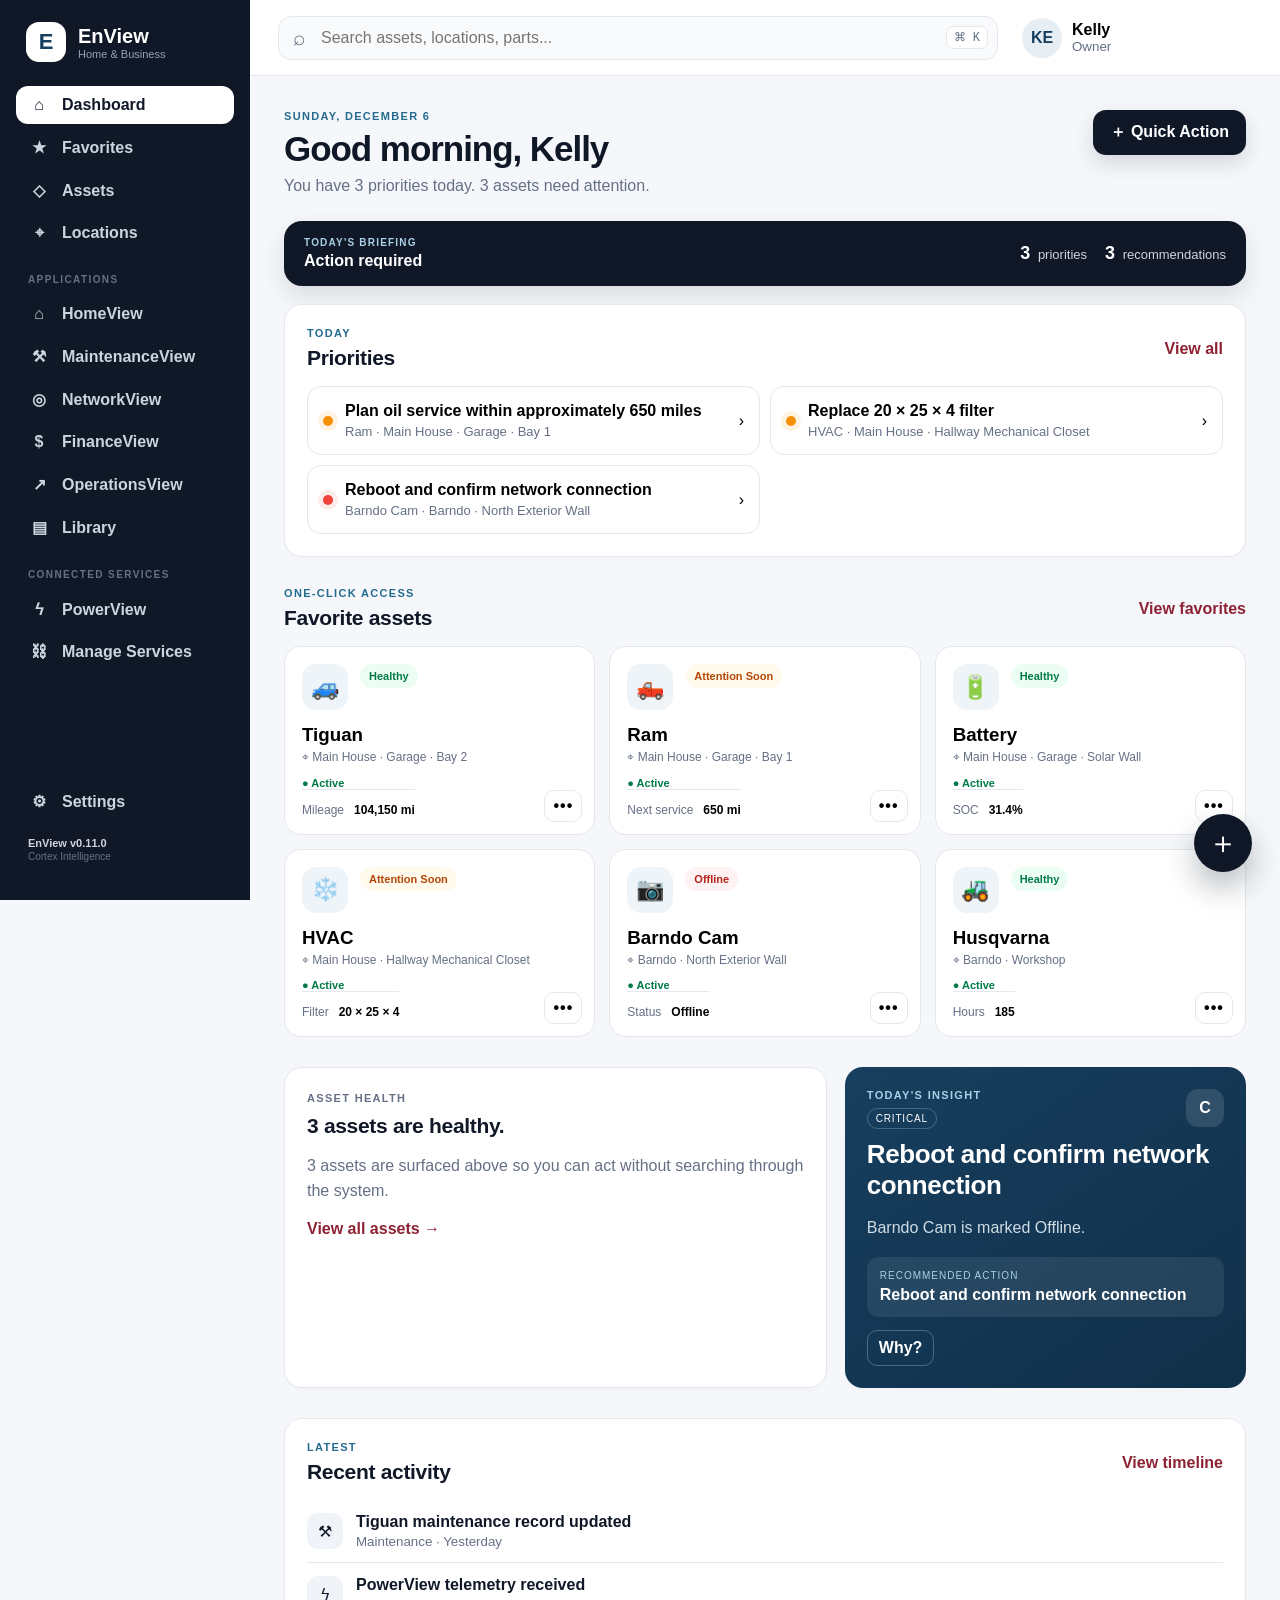
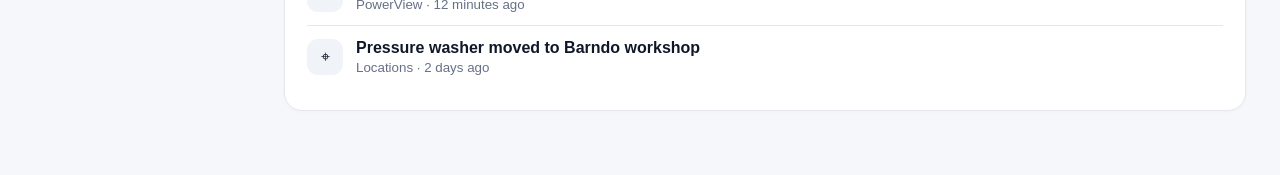
==== commit 6d2d221b: "Add files via upload" ====
--- a/index.html
+++ b/index.html
@@ -4,7 +4,7 @@
   <meta charset="utf-8" />
   <meta name="viewport" content="width=device-width,initial-scale=1" />
   <meta name="theme-color" content="#101828" />
-  <title>EnView 0.10.0 — Connected Services</title>
+  <title>EnView 0.11.0 — Cortex</title>
   <link rel="stylesheet" href="assets/css/styles.css" />
 </head>
 <body>
@@ -29,7 +29,7 @@
     </nav>
     <div class="sidebar-footer">
       <button class="nav-item" data-page="settings"><span>⚙</span>Settings</button>
-      <div class="version"><strong>EnView v0.10.0</strong><span>Connected Services</span></div>
+      <div class="version"><strong>EnView v0.11.0</strong><span>Cortex Intelligence</span></div>
     </div>
   </aside>
 
@@ -46,6 +46,11 @@
           <div><p class="eyebrow" id="todayDate"></p><h1>Good morning, Kelly</h1><p class="subhead" id="dashboardSummary">Here is what deserves your attention today.</p></div>
           <button class="primary-button" data-open-quick>＋ Quick Action</button>
         </div>
+
+        <section class="briefing-strip" aria-label="Daily briefing">
+          <div><span class="briefing-label">Today's briefing</span><strong id="briefingHealth">Cortex is reviewing your assets.</strong></div>
+          <div class="briefing-metrics"><span><strong id="briefingPriorityCount">0</strong> priorities</span><span><strong id="briefingRecommendationCount">0</strong> recommendations</span></div>
+        </section>
 
         <section class="attention-panel">
           <div class="section-head"><div><p class="eyebrow">Today</p><h2>Priorities</h2></div><button class="text-button" data-page-target="maintenance">View all</button></div>
@@ -64,7 +69,14 @@
             <p id="dashboardHealthDetail">EnView is checking your active assets and bringing only the exceptions forward.</p>
             <button class="text-button" data-page-target="assets">View all assets →</button>
           </article>
-          <article class="card principle-card"><p class="eyebrow light">EnView principle</p><h2>Capture once.<br/>Use everywhere.</h2><p>Record information once, then use it across Dashboard, Assets, Maintenance, Finance, PowerView, NetworkView, and OperationsView.</p></article>
+          <article class="card cortex-card" id="cortexHeroCard">
+            <div class="cortex-card-head"><div><p class="eyebrow light">Today's insight</p><span class="cortex-priority" id="cortexPriority">Cortex</span></div><span class="cortex-mark">C</span></div>
+            <h2 id="cortexTitle">Cortex is reviewing your assets.</h2>
+            <p id="cortexSummary">Your highest-value insight will appear here.</p>
+            <div class="cortex-recommendation"><span>Recommended action</span><strong id="cortexRecommendation">No action yet.</strong></div>
+            <button class="why-button" id="cortexWhyButton" type="button" aria-expanded="false">Why?</button>
+            <ul class="cortex-why" id="cortexWhy" hidden></ul>
+          </article>
         </section>
 
         <section class="dashboard-section">
@@ -132,11 +144,12 @@
       <button data-quick-action="order-parts"><span>▣</span><strong>Order Parts</strong><small>Open saved retailer searches</small></button>
       <button data-quick-action="report-issue"><span>!</span><strong>Report Issue</strong><small>Capture a problem immediately</small></button>
     </div>
-    <p class="modal-note">EnView v0.10.0 connects external services while letting each specialized application keep its own interface.</p>
+    <p class="modal-note">EnView v0.11.0 uses Cortex to rank insights and surface what matters today.</p>
   </div>
 </div>
 
 <div class="search-results" id="searchResults"></div>
+<script src="assets/js/cortex/cortex.js"></script>
 <script src="assets/js/app.js"></script>
 </body>
 </html>
--- a/assets/css/styles.css
+++ b/assets/css/styles.css
@@ -33,3 +33,9 @@
 /* EnView v0.10.0 Connected Services */
 .connected-heading{align-items:flex-end}.connection-hero{display:flex;align-items:center;justify-content:space-between;gap:24px;margin-bottom:16px}.connection-brand{display:flex;align-items:center;gap:16px}.connection-logo{width:58px;height:58px;border-radius:17px;display:grid;place-items:center;background:#101828;color:#fff;font-size:28px;font-weight:900}.connection-logo.small{width:44px;height:44px;border-radius:13px;font-size:21px}.connection-brand h2,.service-card h2{margin:5px 0}.connection-brand p{margin:0;color:var(--muted);word-break:break-all}.connection-sync{text-align:right}.connection-sync small,.connection-sync strong{display:block}.connection-sync small{color:var(--muted);margin-bottom:5px}.service-state{display:inline-flex;align-items:center;gap:7px;font-size:11px;font-weight:800;color:#b54708}.service-state i{width:8px;height:8px;border-radius:50%;background:#f79009;box-shadow:0 0 0 4px #fff6ed}.service-state.online{color:#027a48}.service-state.online i{background:#12b76a;box-shadow:0 0 0 4px #ecfdf3}.service-state.offline{color:#b42318}.service-state.offline i{background:#f04438;box-shadow:0 0 0 4px #fef3f2}.connected-layout{display:grid;grid-template-columns:1fr 1fr;gap:16px;margin-top:16px}.capabilities-card,.launch-card{padding:24px}.capabilities-card h2,.launch-card h2{margin:6px 0 14px}.capability-list{display:grid;gap:11px;color:#475467}.launch-card{background:linear-gradient(135deg,#173f5f,#101828);color:#fff}.launch-card p{color:#d0d5dd;line-height:1.55}.light-button{background:#fff;color:#101828;margin-top:8px}.service-grid{display:grid;grid-template-columns:repeat(3,minmax(0,1fr));gap:18px}.service-card,.add-service-card{min-height:270px;border-radius:20px;padding:22px}.service-card{background:#fff;border:1px solid var(--line);box-shadow:var(--shadow)}.service-card-head{display:flex;align-items:flex-start;justify-content:space-between;gap:12px}.service-card>p{color:var(--muted)}.service-capability-chips{display:flex;gap:7px;flex-wrap:wrap;margin:20px 0}.service-capability-chips span{background:#f2f4f7;border-radius:999px;padding:6px 9px;font-size:11px;font-weight:750;color:#475467}.service-card-actions{display:flex;gap:10px;margin-top:auto}.service-card{display:flex;flex-direction:column}.service-card-actions button{flex:1}.add-service-card{border:1px dashed #98a2b3;background:transparent;display:grid;place-content:center;text-align:center;gap:8px;color:#475467}.add-service-card>span{font-size:34px}.add-service-card strong{font-size:16px}.add-service-card small{max-width:230px;color:var(--muted)}.connection-row-main{display:flex;align-items:center;gap:14px}.connection-row-main h3{margin:5px 0 2px}
 @media(max-width:900px){.connected-layout,.service-grid{grid-template-columns:1fr}.connection-hero{align-items:flex-start;flex-direction:column}.connection-sync{text-align:left}.connection-row{align-items:flex-start}.connection-row-main{align-items:flex-start}}
+
+/* EnView v0.11.0 — Cortex */
+.briefing-strip{display:flex;justify-content:space-between;align-items:center;gap:18px;background:#101828;color:#fff;border-radius:18px;padding:16px 20px;margin-bottom:18px;box-shadow:0 10px 24px rgba(16,24,40,.12)}
+.briefing-strip>div:first-child{display:flex;flex-direction:column;gap:4px}.briefing-label{text-transform:uppercase;letter-spacing:.12em;font-size:10px;font-weight:800;color:#a9d0e4}.briefing-metrics{display:flex;gap:18px;color:#d0d5dd;font-size:13px}.briefing-metrics strong{color:#fff;font-size:18px;margin-right:4px}
+.cortex-card{background:linear-gradient(145deg,#173f5f,#102f49);color:#fff;border:0}.cortex-card-head{display:flex;justify-content:space-between;gap:16px}.cortex-card h2{font-size:26px;line-height:1.18;margin:10px 0}.cortex-card>p{color:#d0dde5;line-height:1.55}.cortex-mark{width:38px;height:38px;border-radius:12px;background:rgba(255,255,255,.12);display:grid;place-items:center;font-weight:850}.cortex-priority{display:inline-block;border:1px solid rgba(255,255,255,.22);border-radius:999px;padding:4px 8px;font-size:10px;text-transform:uppercase;letter-spacing:.08em}.cortex-recommendation{margin-top:16px;padding:13px;background:rgba(255,255,255,.08);border-radius:12px;display:flex;flex-direction:column;gap:5px}.cortex-recommendation span{font-size:10px;text-transform:uppercase;letter-spacing:.1em;color:#a9d0e4}.why-button{margin-top:13px;border:1px solid rgba(255,255,255,.25);background:transparent;color:#fff;border-radius:10px;padding:8px 11px;font-weight:750}.cortex-why{margin:12px 0 0;padding-left:18px;color:#d0dde5;line-height:1.55}.cortex-why li+li{margin-top:6px}
+@media(max-width:700px){.briefing-strip{align-items:flex-start;flex-direction:column}.briefing-metrics{width:100%;justify-content:space-between}}
